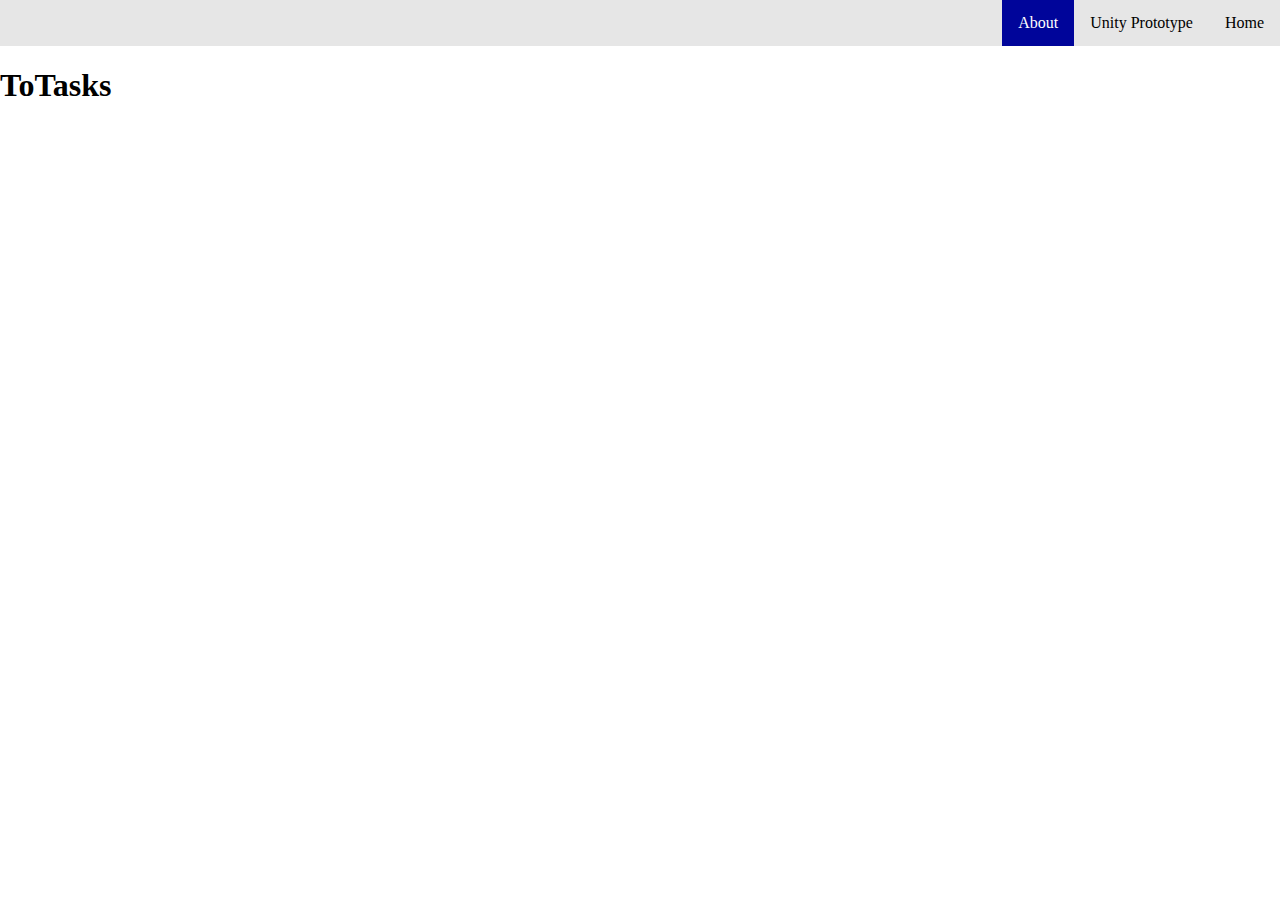
==== about.html @ 27680ff1 "Publish" ====
<!DOCTYPE html>
<html>
<head>
<meta name="viewport" content="width=device-width, initial-scale=1.0">
<link href="stylesheet.css" rel="stylesheet">
</head>

<body class="">
    <section class="navBar">
    <ul class="topnav">
        <li><a href="index.html">Home</a></li>
        <li><a href="prototype.html">Unity Prototype</a></li>
        <li><a class="active" href="about.html">About</a></li>
      </ul>
    </section>

    <section class="">
        <h1>ToTasks</h1>

        <img src="/Assets/about/Artboard 2.png" alt="" class="responsive">
        <img src="/Assets/about/Artboard 3.png" alt="" class="responsive">
        <img src="/Assets/about/Artboard 4.png" alt="" class="responsive">
        <img src="/Assets/about/Artboard 5.png" alt="" class="responsive">
        <img src="/Assets/about/Artboard 6.png" alt="" class="responsive">
        <img src="/Assets/about/Artboard 7.png" alt="" class="responsive">
        <img src="/Assets/about/Artboard 8.png" alt="" class="responsive">
        <img src="/Assets/about/Artboard 9.png" alt="" class="responsive">
        <img src="/Assets/about/Artboard 10.png" alt="" class="responsive">
        
    </section>



</body>
</html>
---- stylesheet.css ----
body {margin: 0;}

.home{
    background-image: url("assets/TorontoSkylineNight.jpg");
    background-color: #cccccc;
    background-repeat: no-repeat;
    background-attachment: fixed;
    background-size: cover;
    opacity: 0.5;
}

.responsive {
  width: 100%;
  height: auto;
}

.navBar{
    margin: 0;
    padding: auto;
}

ul.topnav {
  list-style-type: none;
  margin: 0;
  padding: 0;
  overflow: hidden;
  background-color: rgb(230, 230, 230);
}

ul.topnav li {float: right;}

ul.topnav li a {
  display: block;
  color: black;
  text-align: center;
  padding: 14px 16px;
  text-decoration: none;
}

ul.topnav li a:hover:not(.active) {
    background-color: #111;
    color: white;
}

ul.topnav li a.active {
    background-color: #00059a;
    color: white;
}

ul.topnav li.right {float: right;}

@media screen and (max-width: 600px) {
  ul.topnav li.right, 
  ul.topnav li {float: none;}
}

@media screen and (max-width: 900px) {
  ul.sidenav {
    width: 100%;
    height: auto;
    position: relative;
  }
  
  ul.sidenav li a {
    float: left;
    padding: 15px;
  }
  

@media screen and (max-width: 400px) {
  ul.sidenav li a {
    text-align: center;
    float: none;
  }
}
}


.prototype{
  position: relative;
  left: 35%;
  width: 100%;
  height: auto;
}
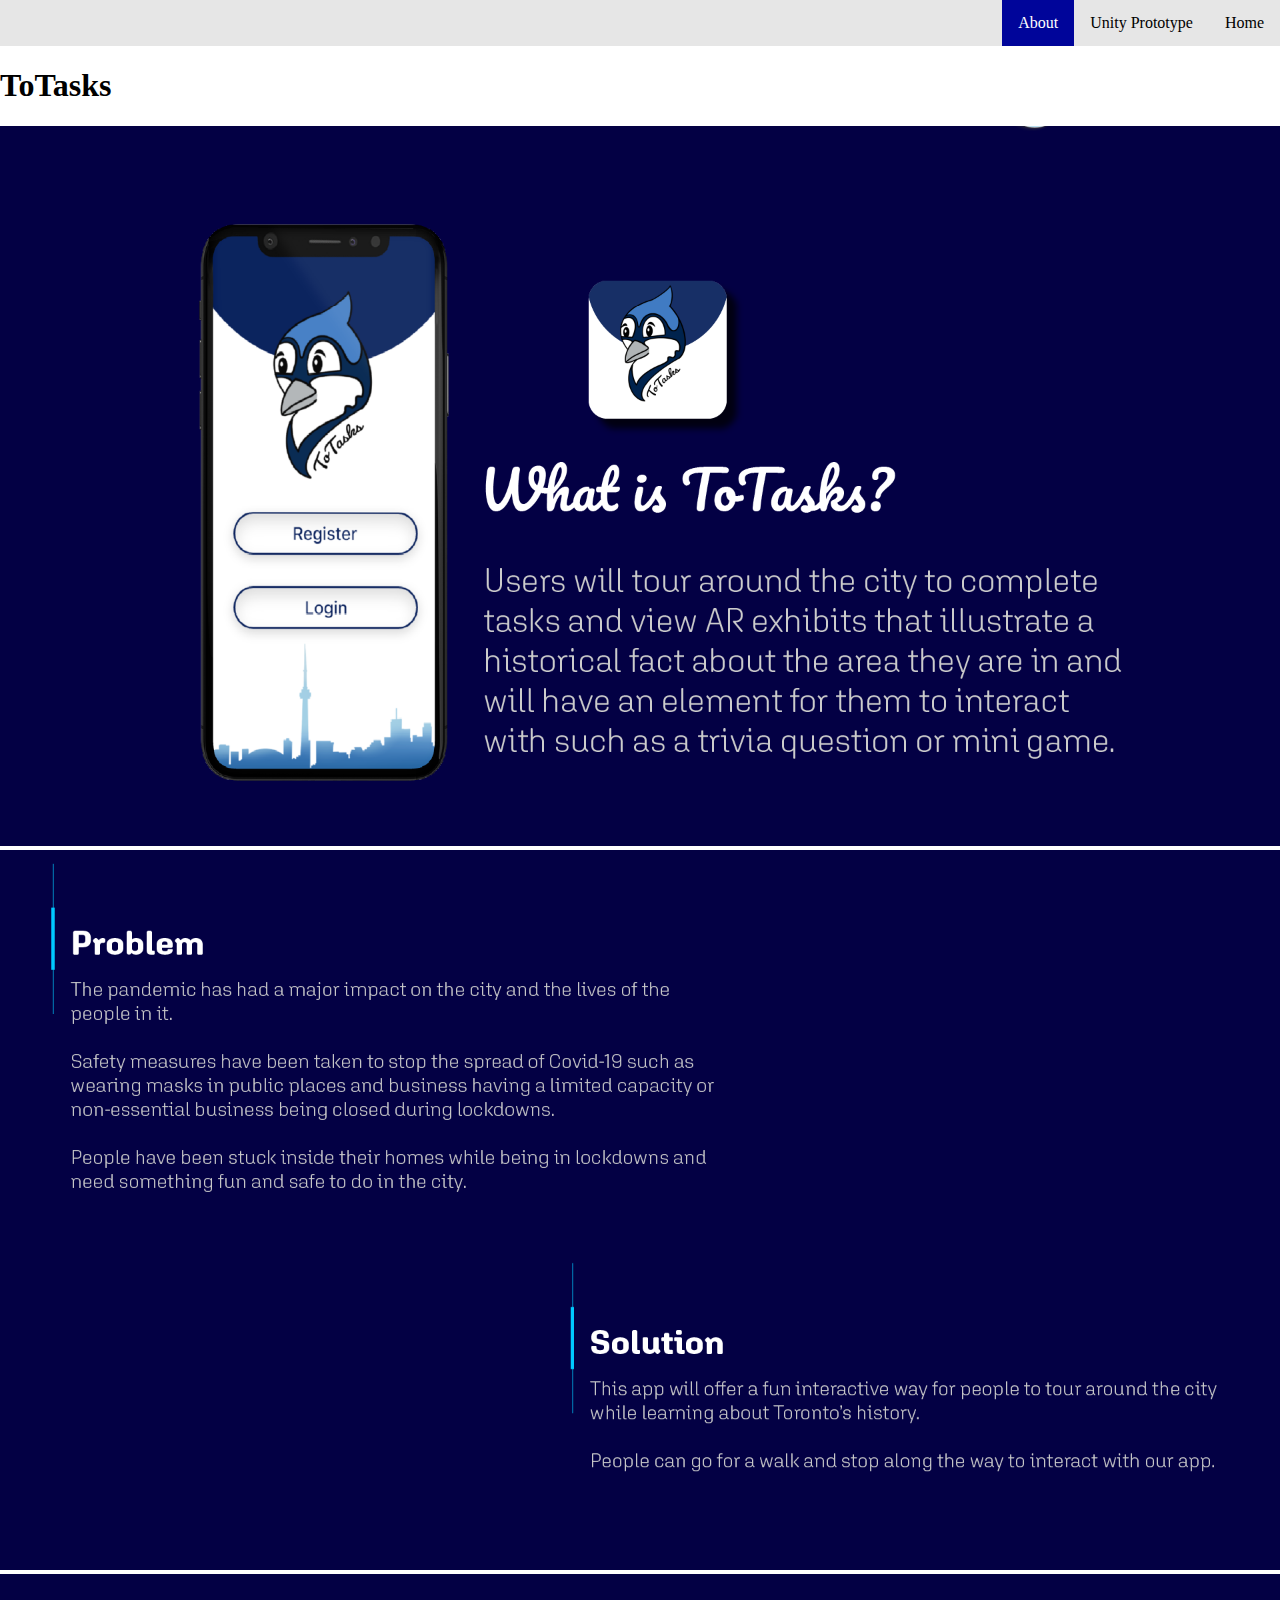
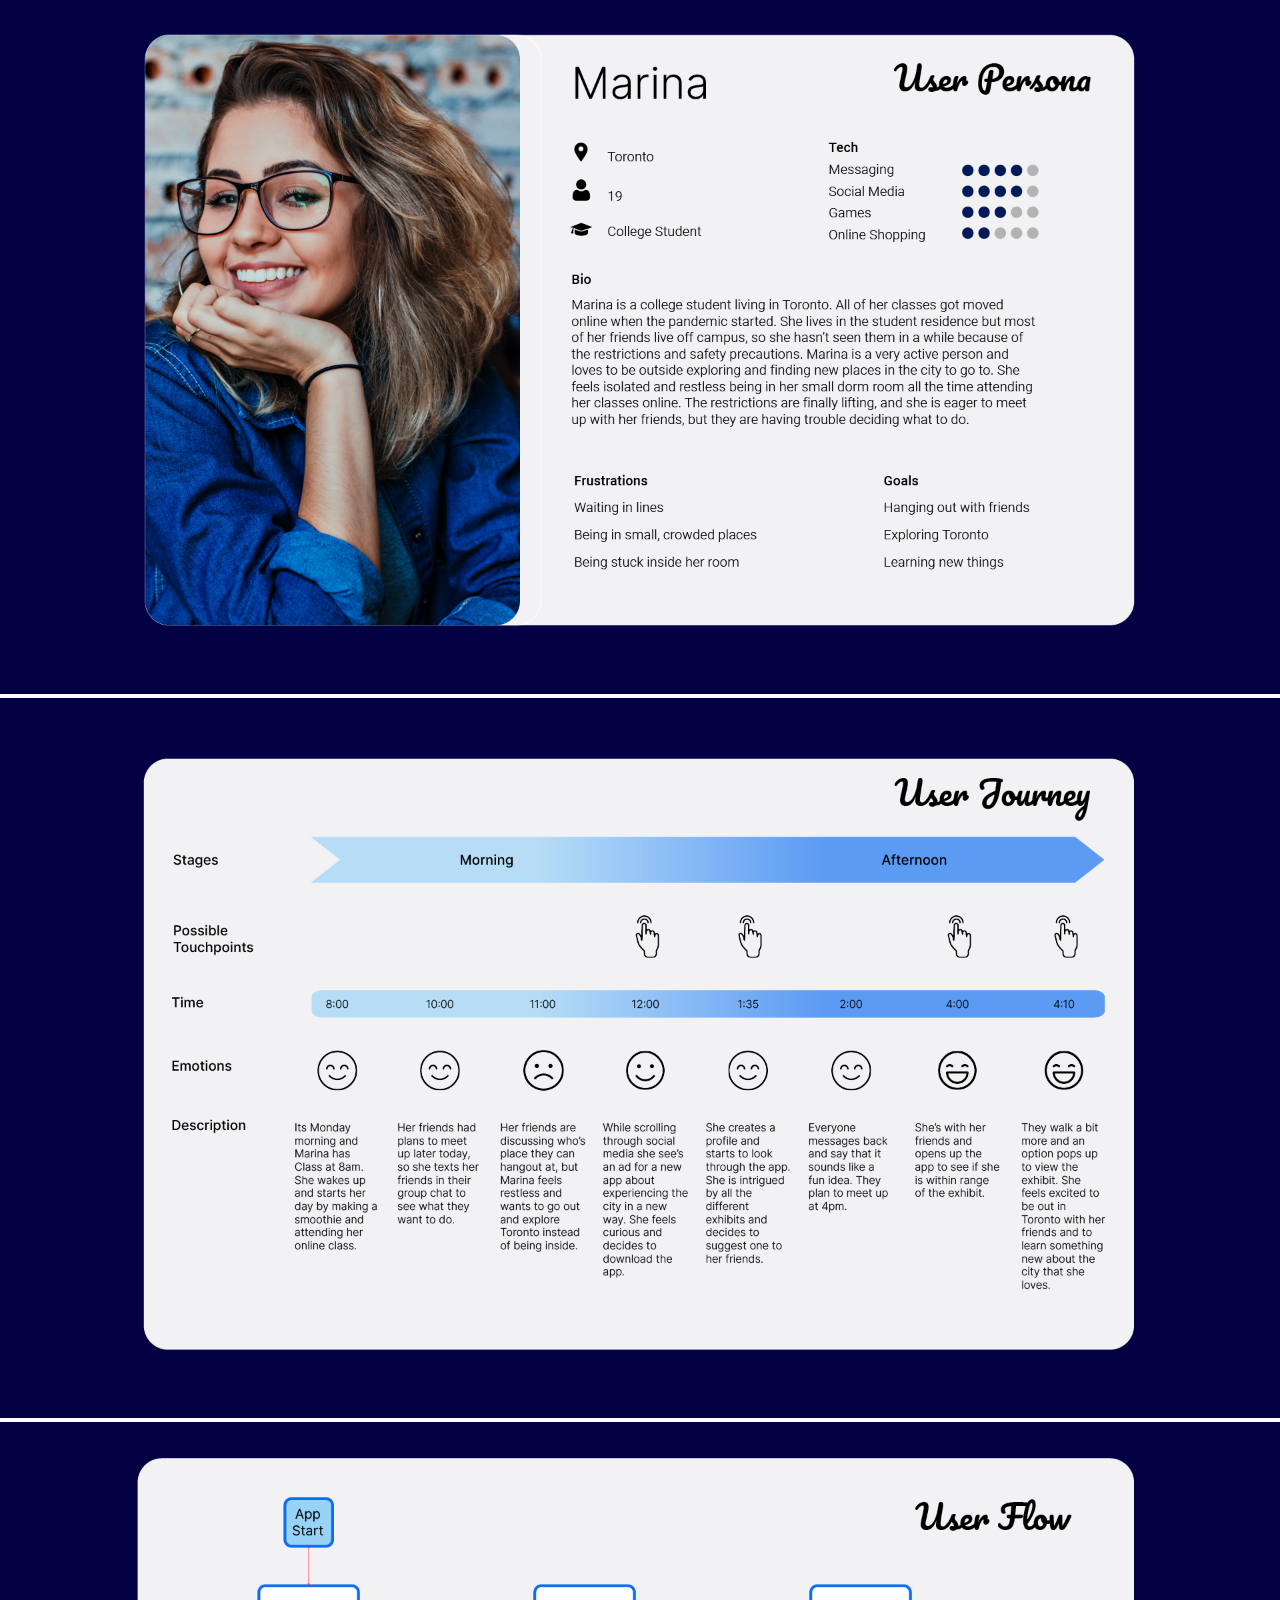
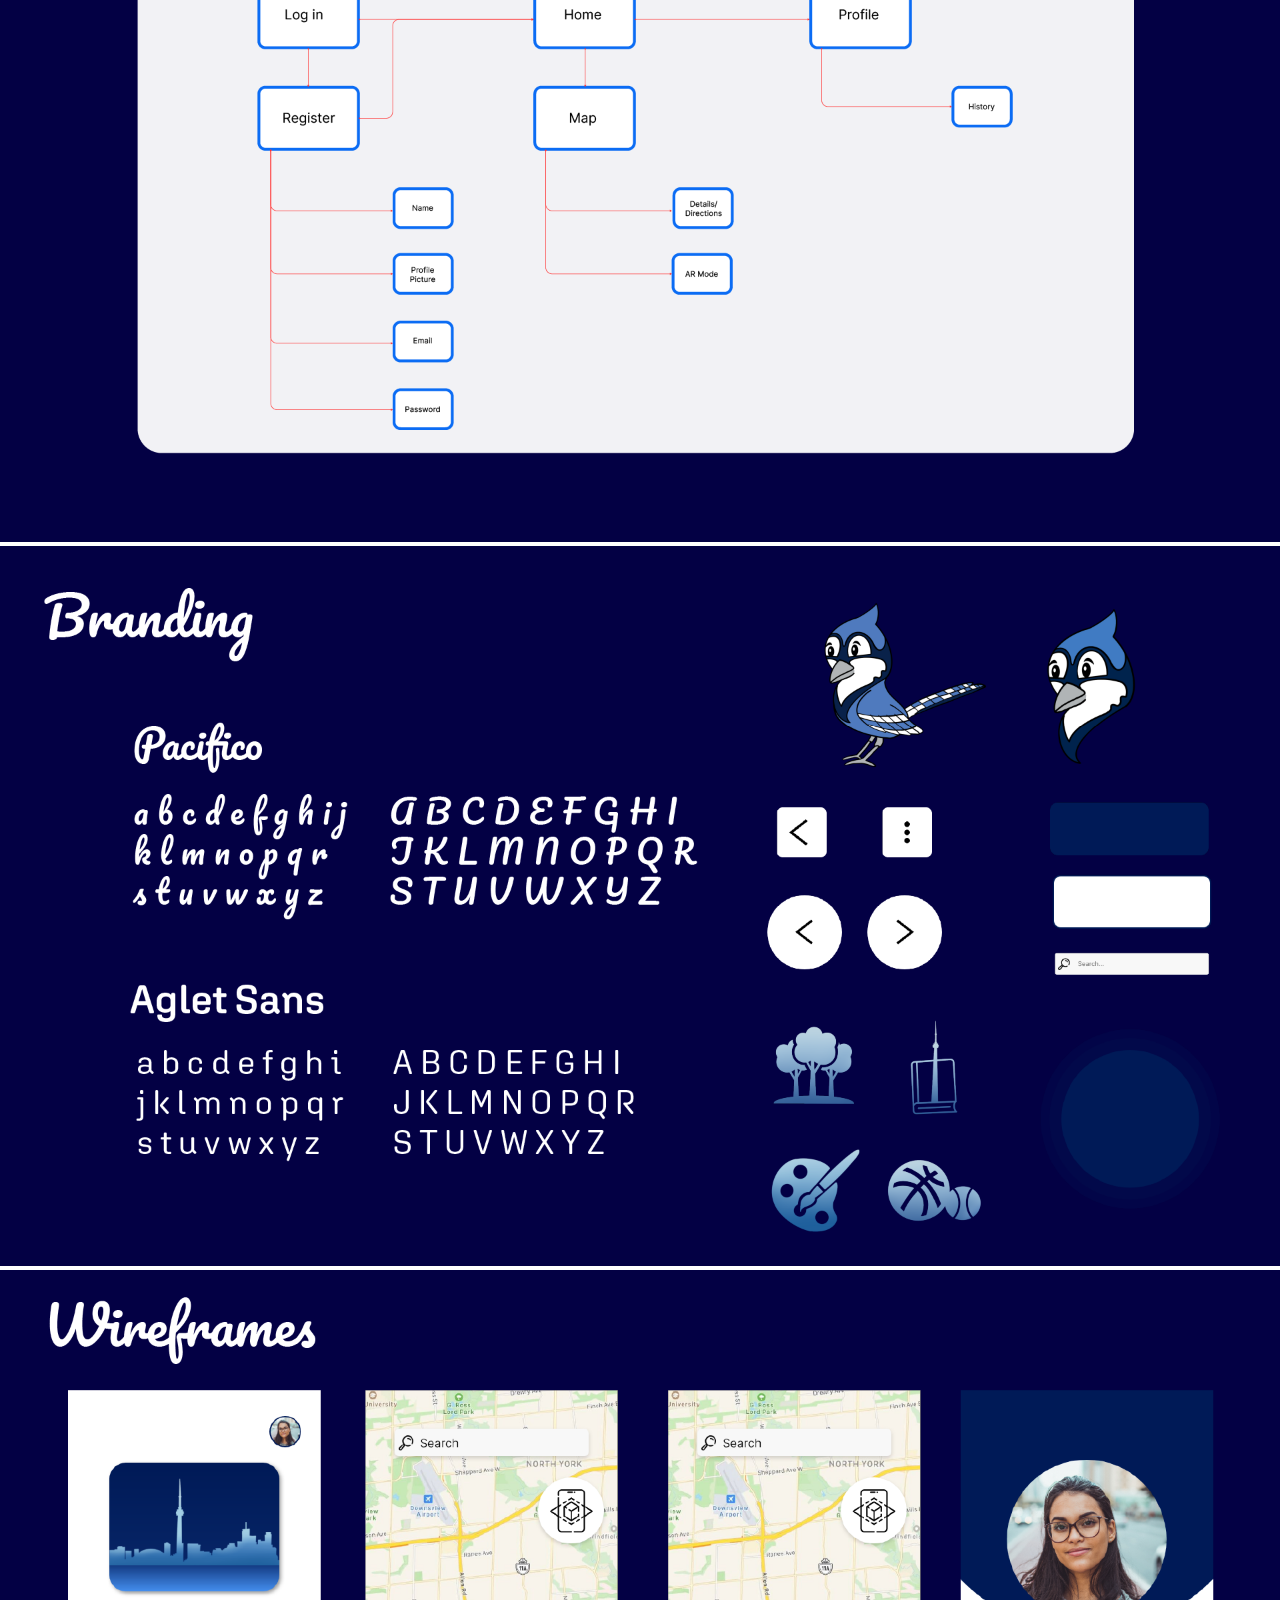
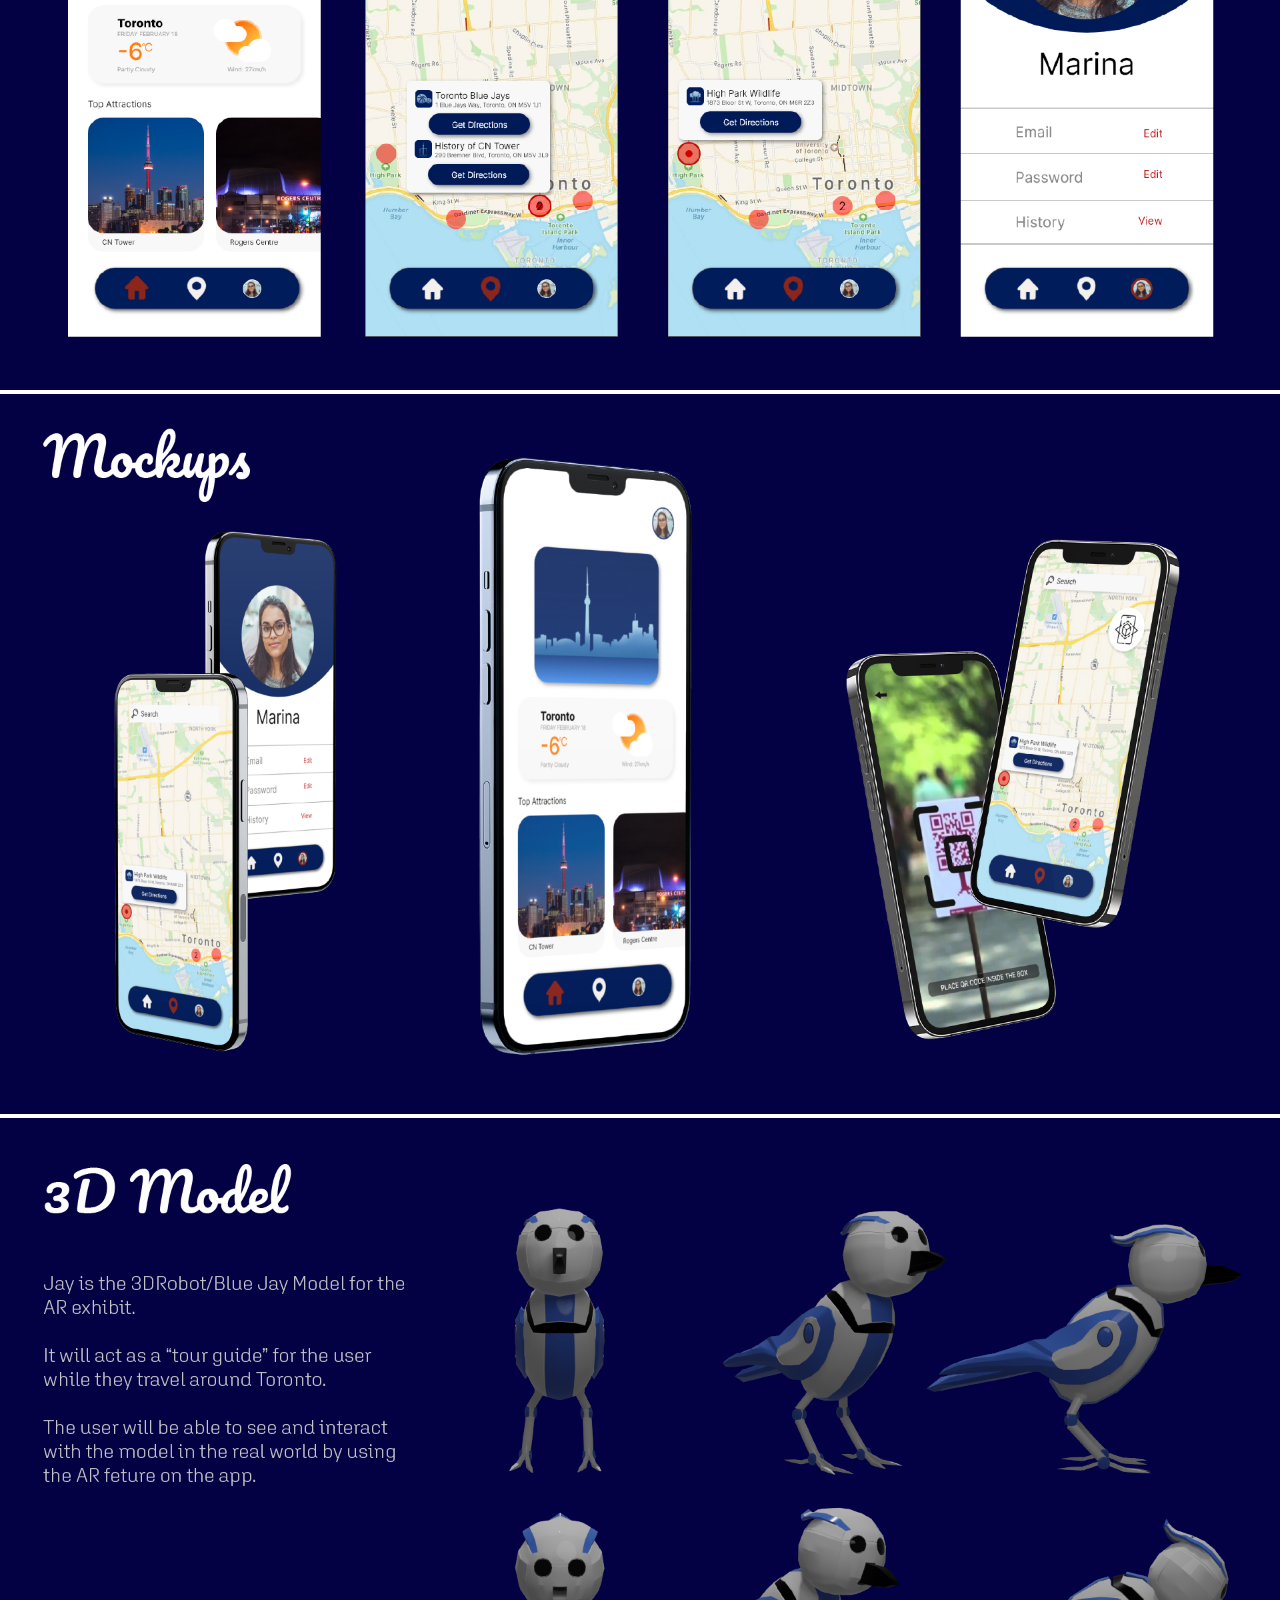
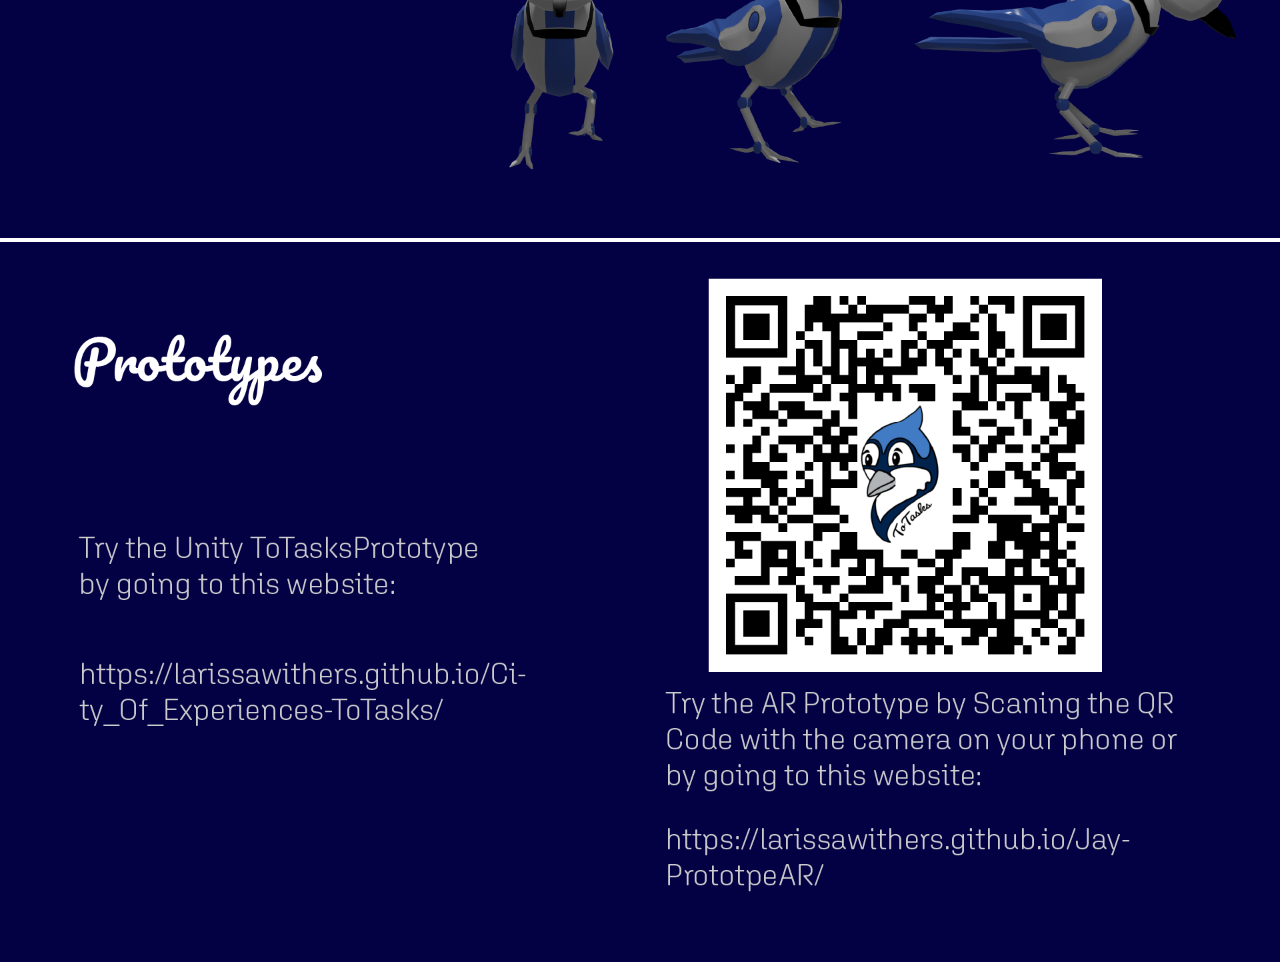
==== commit f2d2e4a0: "About" ====
--- a/about.html
+++ b/about.html
@@ -17,15 +17,16 @@
     <section class="">
         <h1>ToTasks</h1>
 
-        <img src="/Assets/about/Artboard 2.png" alt="" class="responsive">
-        <img src="/Assets/about/Artboard 3.png" alt="" class="responsive">
-        <img src="/Assets/about/Artboard 4.png" alt="" class="responsive">
-        <img src="/Assets/about/Artboard 5.png" alt="" class="responsive">
-        <img src="/Assets/about/Artboard 6.png" alt="" class="responsive">
-        <img src="/Assets/about/Artboard 7.png" alt="" class="responsive">
-        <img src="/Assets/about/Artboard 8.png" alt="" class="responsive">
-        <img src="/Assets/about/Artboard 9.png" alt="" class="responsive">
-        <img src="/Assets/about/Artboard 10.png" alt="" class="responsive">
+        <img src="Assets/About/Artboard 2.png" alt="" class="responsive">
+        <img src="Assets/About/Artboard 3.png" alt="" class="responsive">
+        <img src="Assets/About/Artboard 4.png" alt="" class="responsive">
+        <img src="Assets/About/Artboard 5.png" alt="" class="responsive">
+        <img src="Assets/About/Artboard 6.png" alt="" class="responsive">
+        <img src="Assets/About/Artboard 7.png" alt="" class="responsive">
+        <img src="Assets/About/Artboard 8.png" alt="" class="responsive">
+        <img src="Assets/About/Artboard 9.png" alt="" class="responsive">
+        <img src="Assets/About/Artboard 10.png" alt="" class="responsive">
+        <img src="Assets/About/Artboard 11.png" alt="" class="responsive">
         
     </section>
 
--- a/stylesheet.css
+++ b/stylesheet.css
@@ -81,4 +81,11 @@
   left: 35%;
   width: 100%;
   height: auto;
+}
+
+.qrCode{
+  position: relative;
+  left: 35%;
+  width: 100%;
+  height: auto;
 }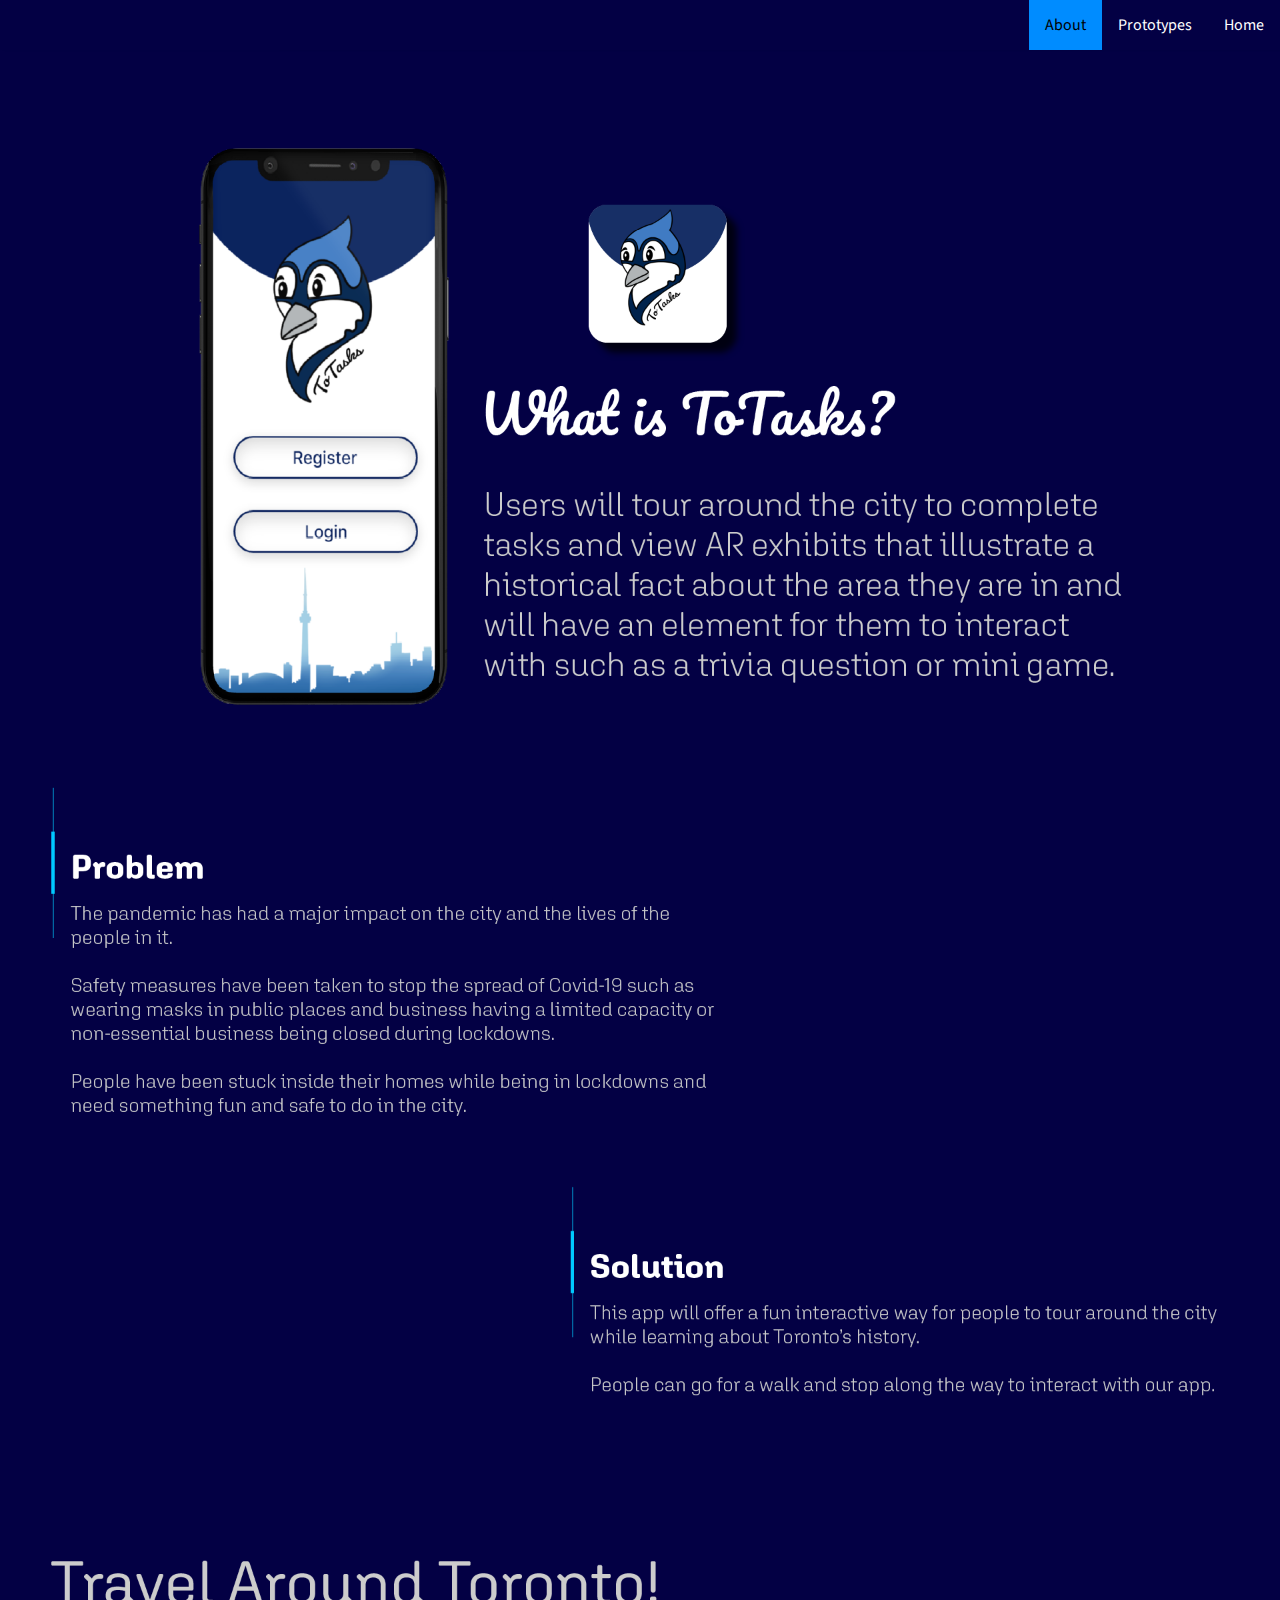
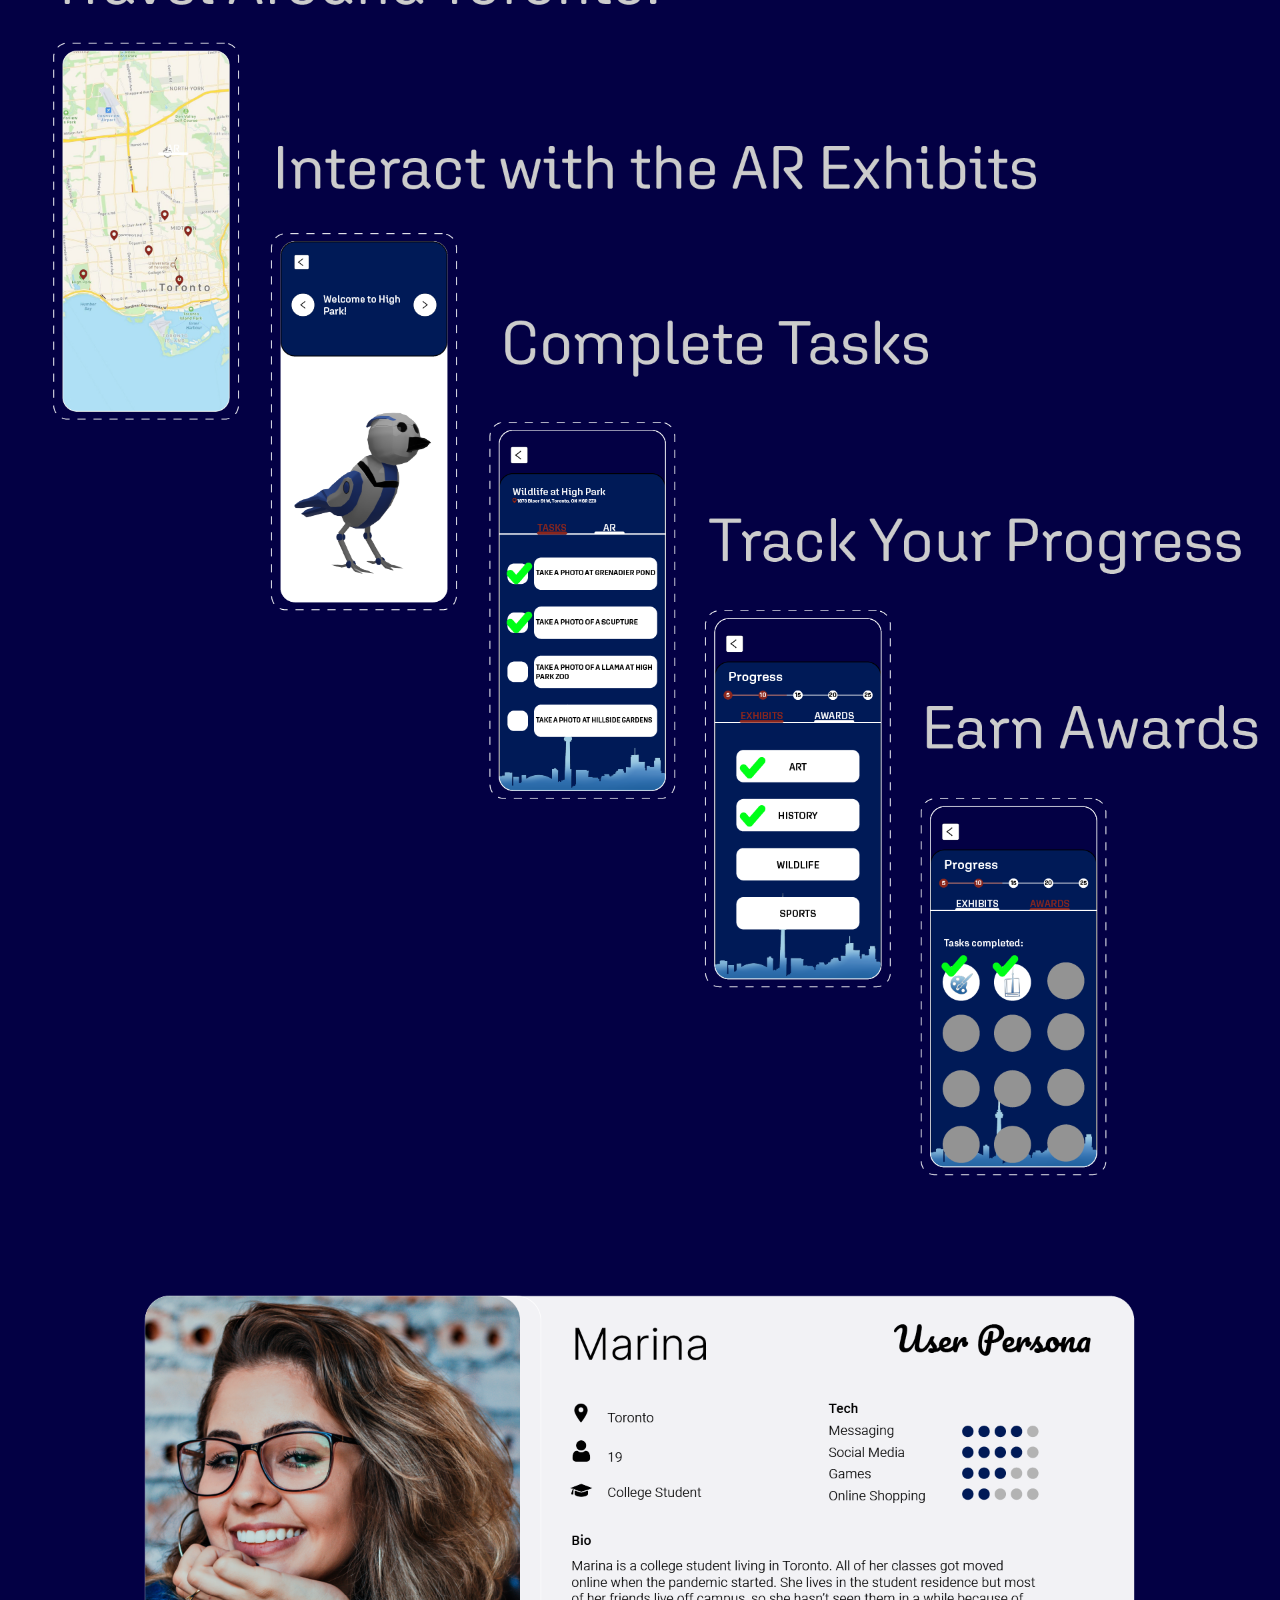
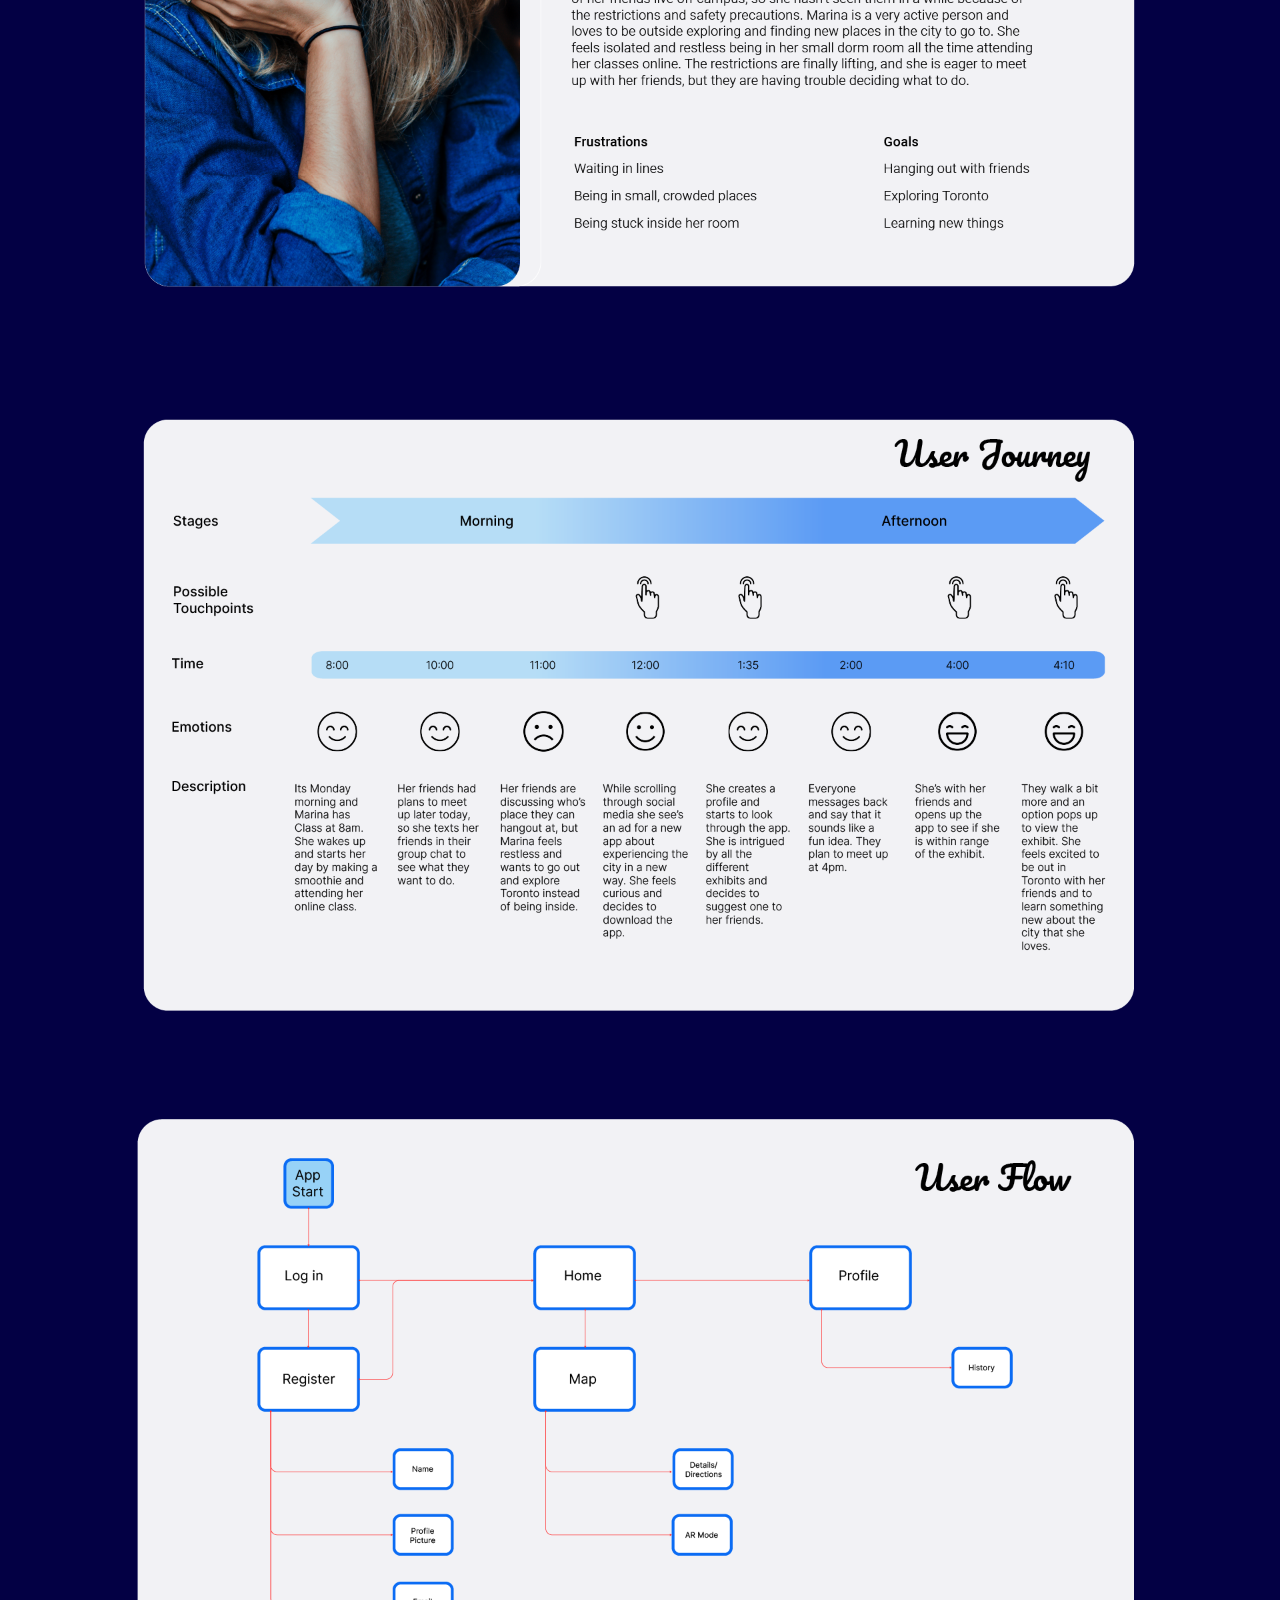
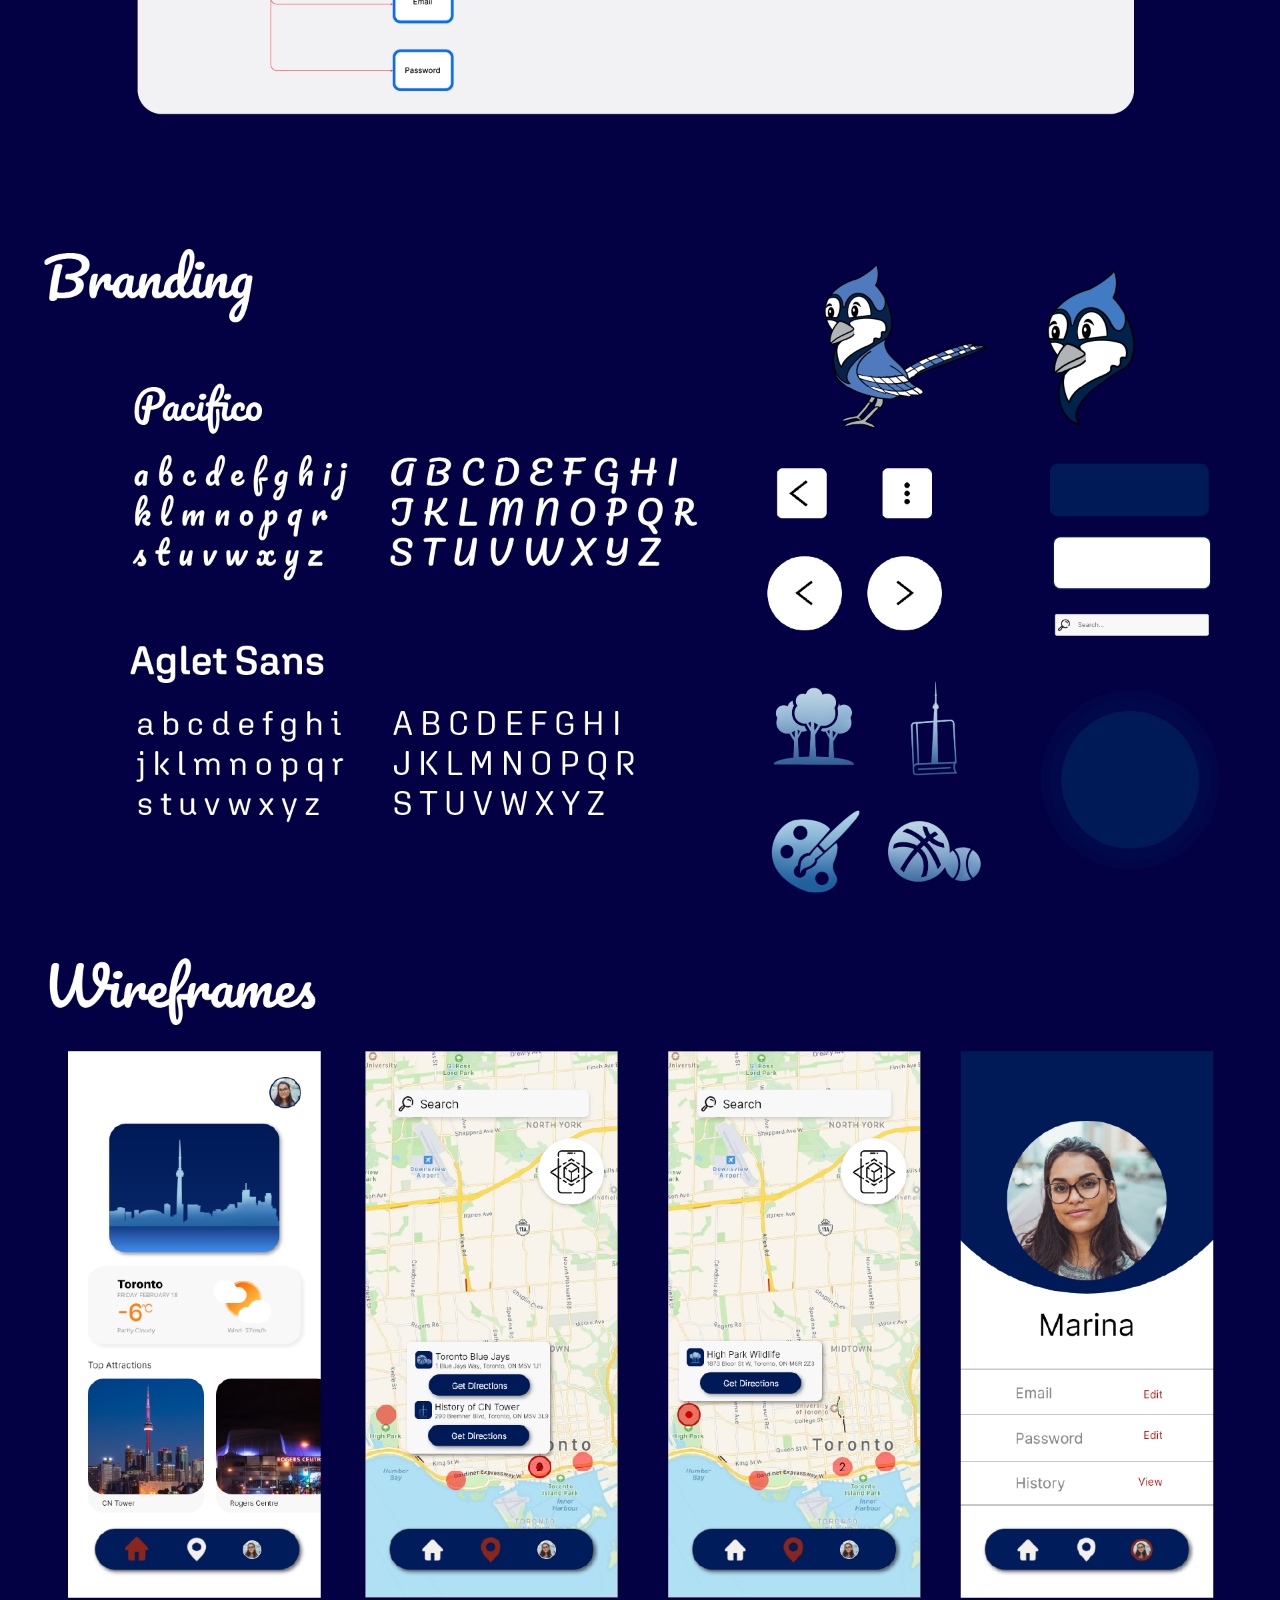
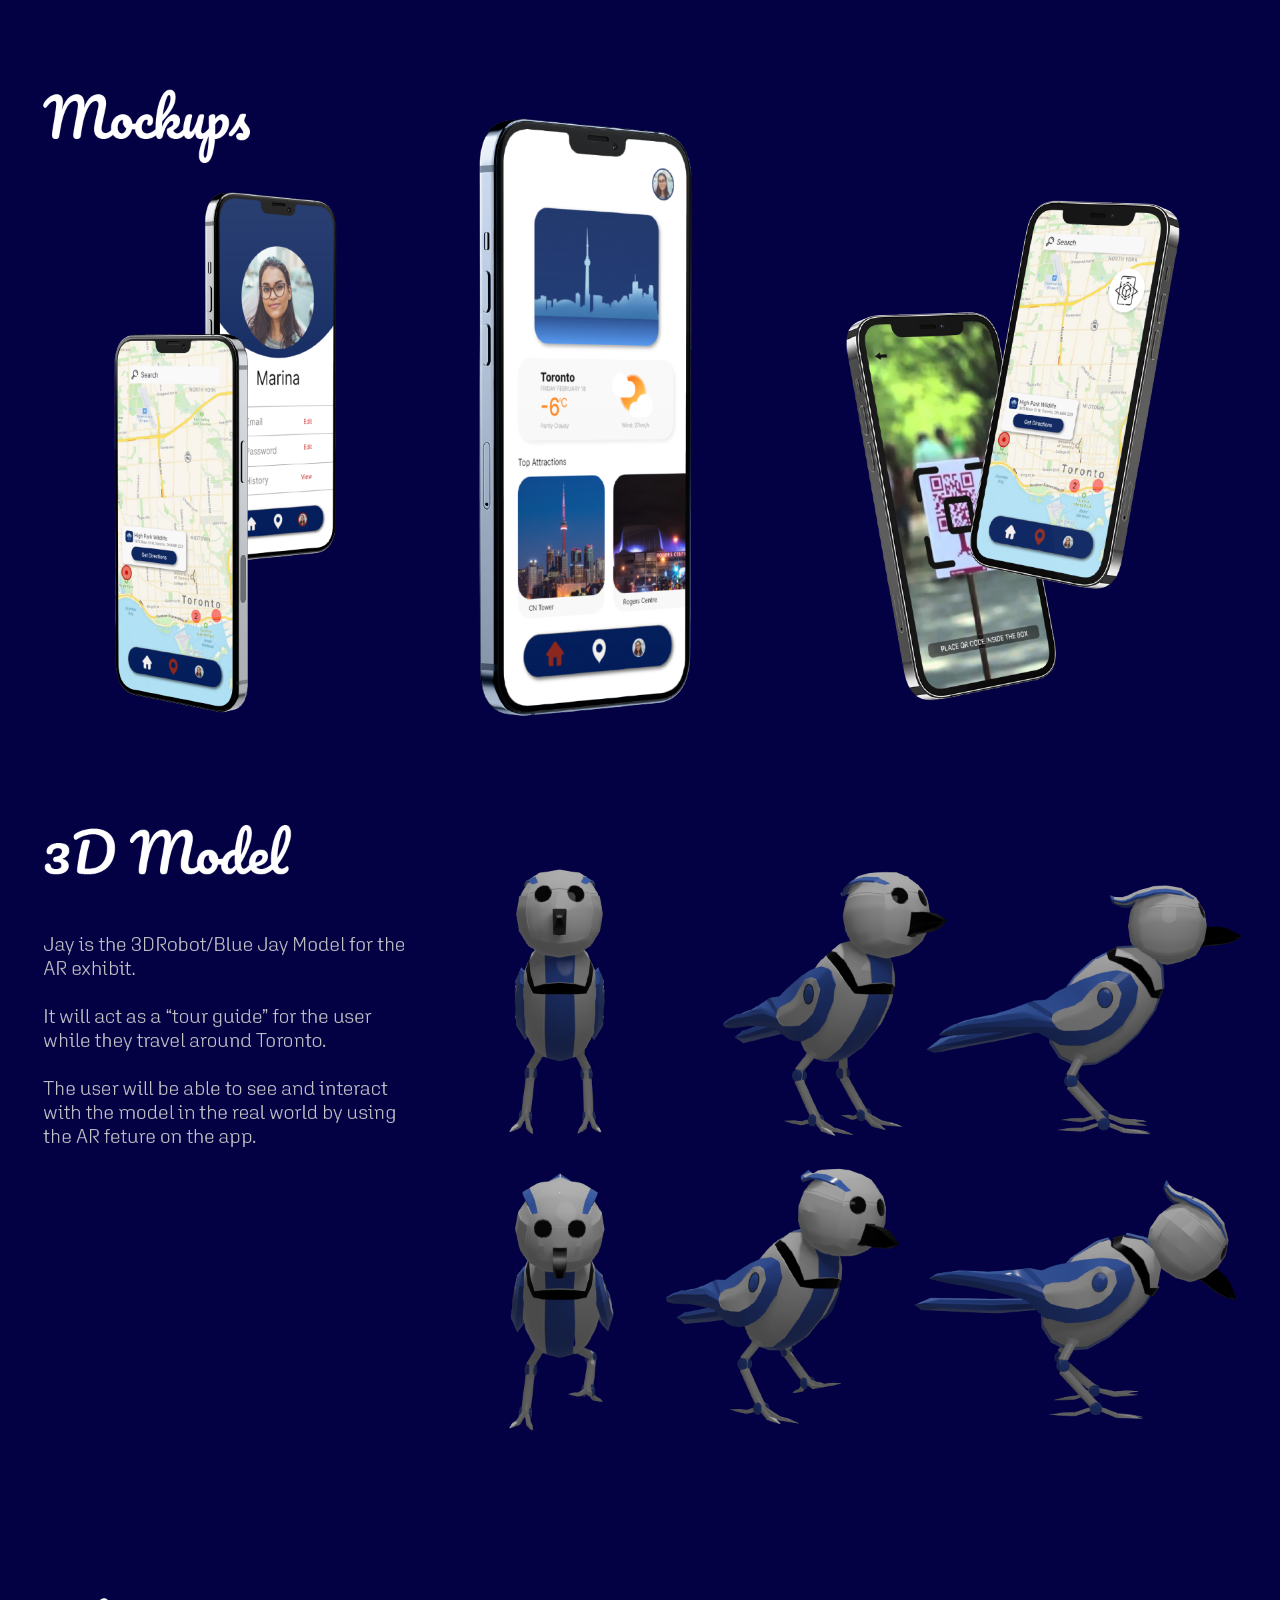
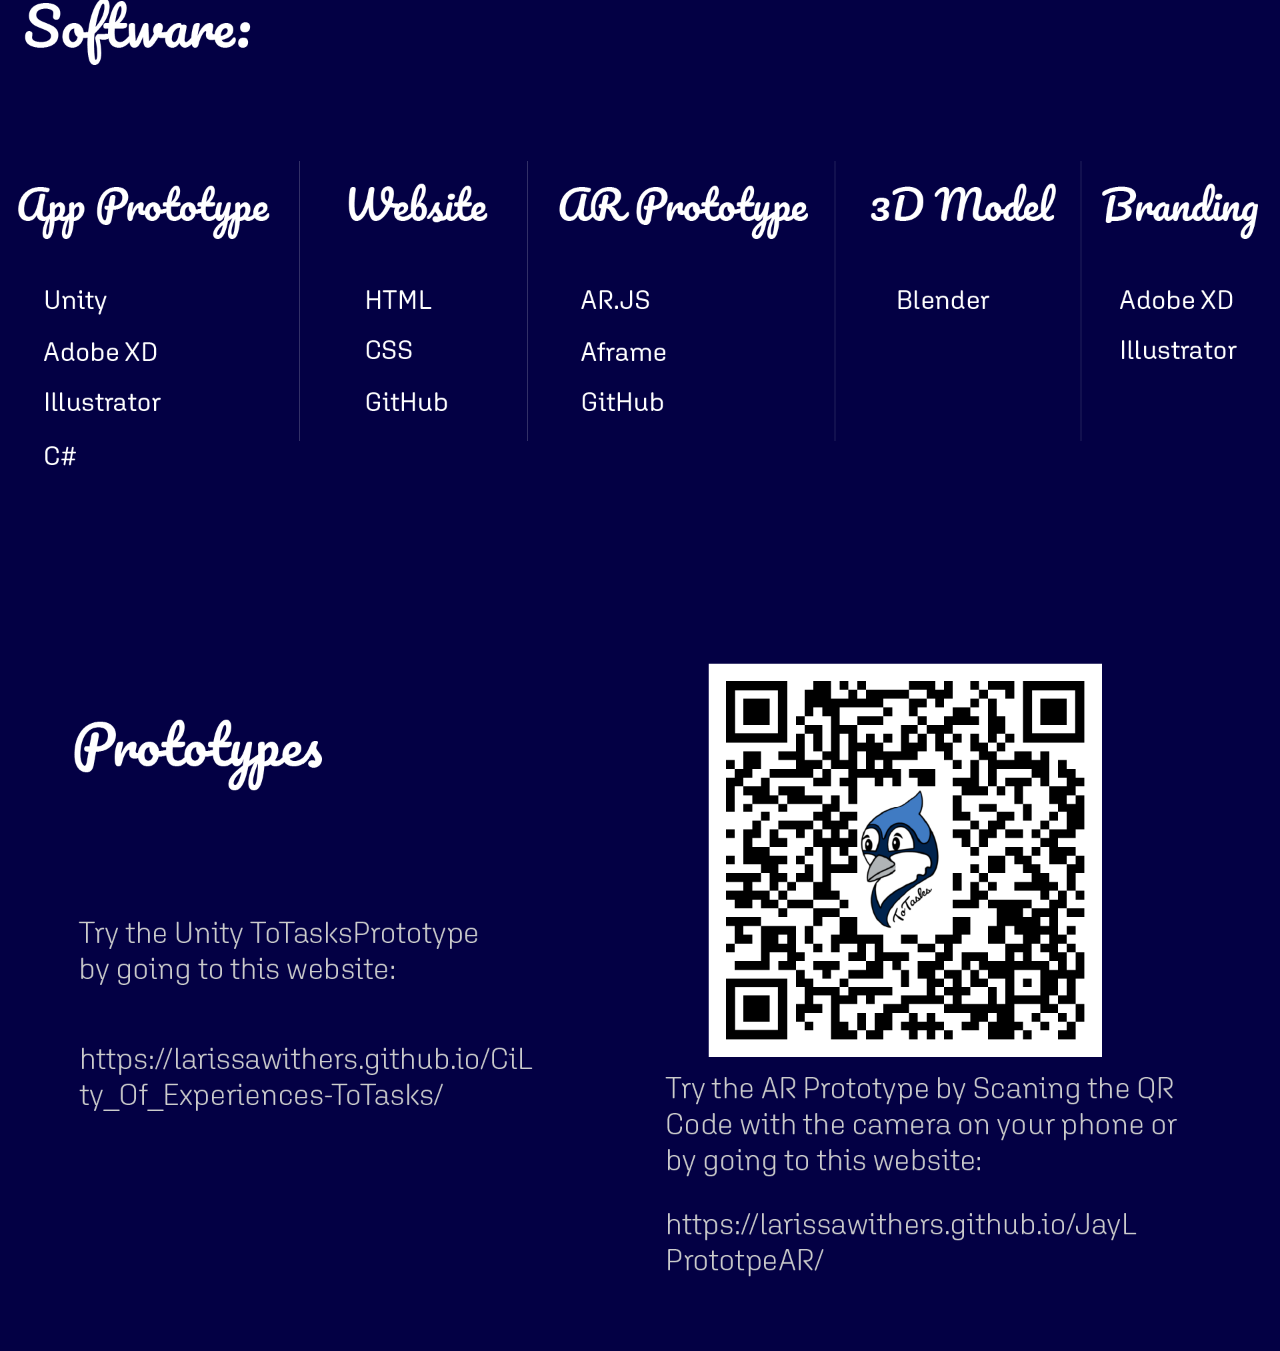
==== commit 171341fa: "layout" ====
--- a/about.html
+++ b/about.html
@@ -2,23 +2,27 @@
 <html>
 <head>
 <meta name="viewport" content="width=device-width, initial-scale=1.0">
+<link href="stylesheetAbout.css" rel="stylesheet">
 <link href="stylesheet.css" rel="stylesheet">
+<link rel="preconnect" href="https://fonts.googleapis.com">
+<link rel="preconnect" href="https://fonts.gstatic.com" crossorigin>
+<link href="https://fonts.googleapis.com/css2?family=Pacifico&family=Source+Sans+Pro:wght@600&display=swap" rel="stylesheet">
 </head>
 
 <body class="">
     <section class="navBar">
     <ul class="topnav">
         <li><a href="index.html">Home</a></li>
-        <li><a href="prototype.html">Unity Prototype</a></li>
+        <li><a href="prototype.html">Prototypes</a></li>
         <li><a class="active" href="about.html">About</a></li>
       </ul>
     </section>
 
     <section class="">
-        <h1>ToTasks</h1>
 
         <img src="Assets/About/Artboard 2.png" alt="" class="responsive">
         <img src="Assets/About/Artboard 3.png" alt="" class="responsive">
+        <img src="Assets/About/Artboard 17.png" alt="" class="responsive">
         <img src="Assets/About/Artboard 4.png" alt="" class="responsive">
         <img src="Assets/About/Artboard 5.png" alt="" class="responsive">
         <img src="Assets/About/Artboard 6.png" alt="" class="responsive">
@@ -26,6 +30,7 @@
         <img src="Assets/About/Artboard 8.png" alt="" class="responsive">
         <img src="Assets/About/Artboard 9.png" alt="" class="responsive">
         <img src="Assets/About/Artboard 10.png" alt="" class="responsive">
+        <img src="Assets/About/Artboard 18.png" alt="" class="responsive">
         <img src="Assets/About/Artboard 11.png" alt="" class="responsive">
         
     </section>
--- a/stylesheetAbout.css
+++ b/stylesheetAbout.css
@@ -0,0 +1,29 @@
+body {margin: 00px;}
+
+.item1 { grid-area: header; }
+.item2 { grid-area: menu; }
+.item3 { grid-area: main; }
+.item4 { grid-area: right; }
+.item5 { grid-area: footer; }
+
+.grid-container {
+    display: grid;
+    grid-template-areas:
+      'header header header header header header'
+      'menu menu main main right right'
+      'menu menu footer footer right right';
+    gap: 10px;
+    padding: 10px;
+  }
+  
+  .grid-container > div {
+    background-color: #030044(255, 255, 255, 0.8);
+    text-align: center;
+    padding: 20px 0;
+    font-size: 30px;
+  }
+
+.responsive {
+  width: 100%;
+  height: auto;
+}--- a/stylesheet.css
+++ b/stylesheet.css
@@ -1,17 +1,6 @@
-body {margin: 0;}
-
-.home{
-    background-image: url("assets/TorontoSkylineNight.jpg");
-    background-color: #cccccc;
-    background-repeat: no-repeat;
-    background-attachment: fixed;
-    background-size: cover;
-    opacity: 0.5;
-}
-
-.responsive {
-  width: 100%;
-  height: auto;
+body {
+    margin: 00px;
+    background-color: #030044;
 }
 
 .navBar{
@@ -24,30 +13,35 @@
   margin: 0;
   padding: 0;
   overflow: hidden;
-  background-color: rgb(230, 230, 230);
+  background-color: #030044;
 }
 
-ul.topnav li {float: right;}
+ul.topnav li {
+    float: right;
+}
 
 ul.topnav li a {
   display: block;
-  color: black;
+  color: white;
   text-align: center;
   padding: 14px 16px;
   text-decoration: none;
+  font-family: 'Source Sans Pro', sans-serif;
 }
 
 ul.topnav li a:hover:not(.active) {
-    background-color: #111;
-    color: white;
+    background-color: #a8d8ff;
+    color: black;
 }
 
 ul.topnav li a.active {
-    background-color: #00059a;
-    color: white;
+    background-color: #008cff;
+    color: black;
 }
 
-ul.topnav li.right {float: right;}
+ul.topnav li.right {
+    float: right;
+}
 
 @media screen and (max-width: 600px) {
   ul.topnav li.right, 
@@ -62,7 +56,7 @@
   }
   
   ul.sidenav li a {
-    float: left;
+    float: right;
     padding: 15px;
   }
   
@@ -73,19 +67,4 @@
     float: none;
   }
 }
-}
-
-
-.prototype{
-  position: relative;
-  left: 35%;
-  width: 100%;
-  height: auto;
-}
-
-.qrCode{
-  position: relative;
-  left: 35%;
-  width: 100%;
-  height: auto;
 }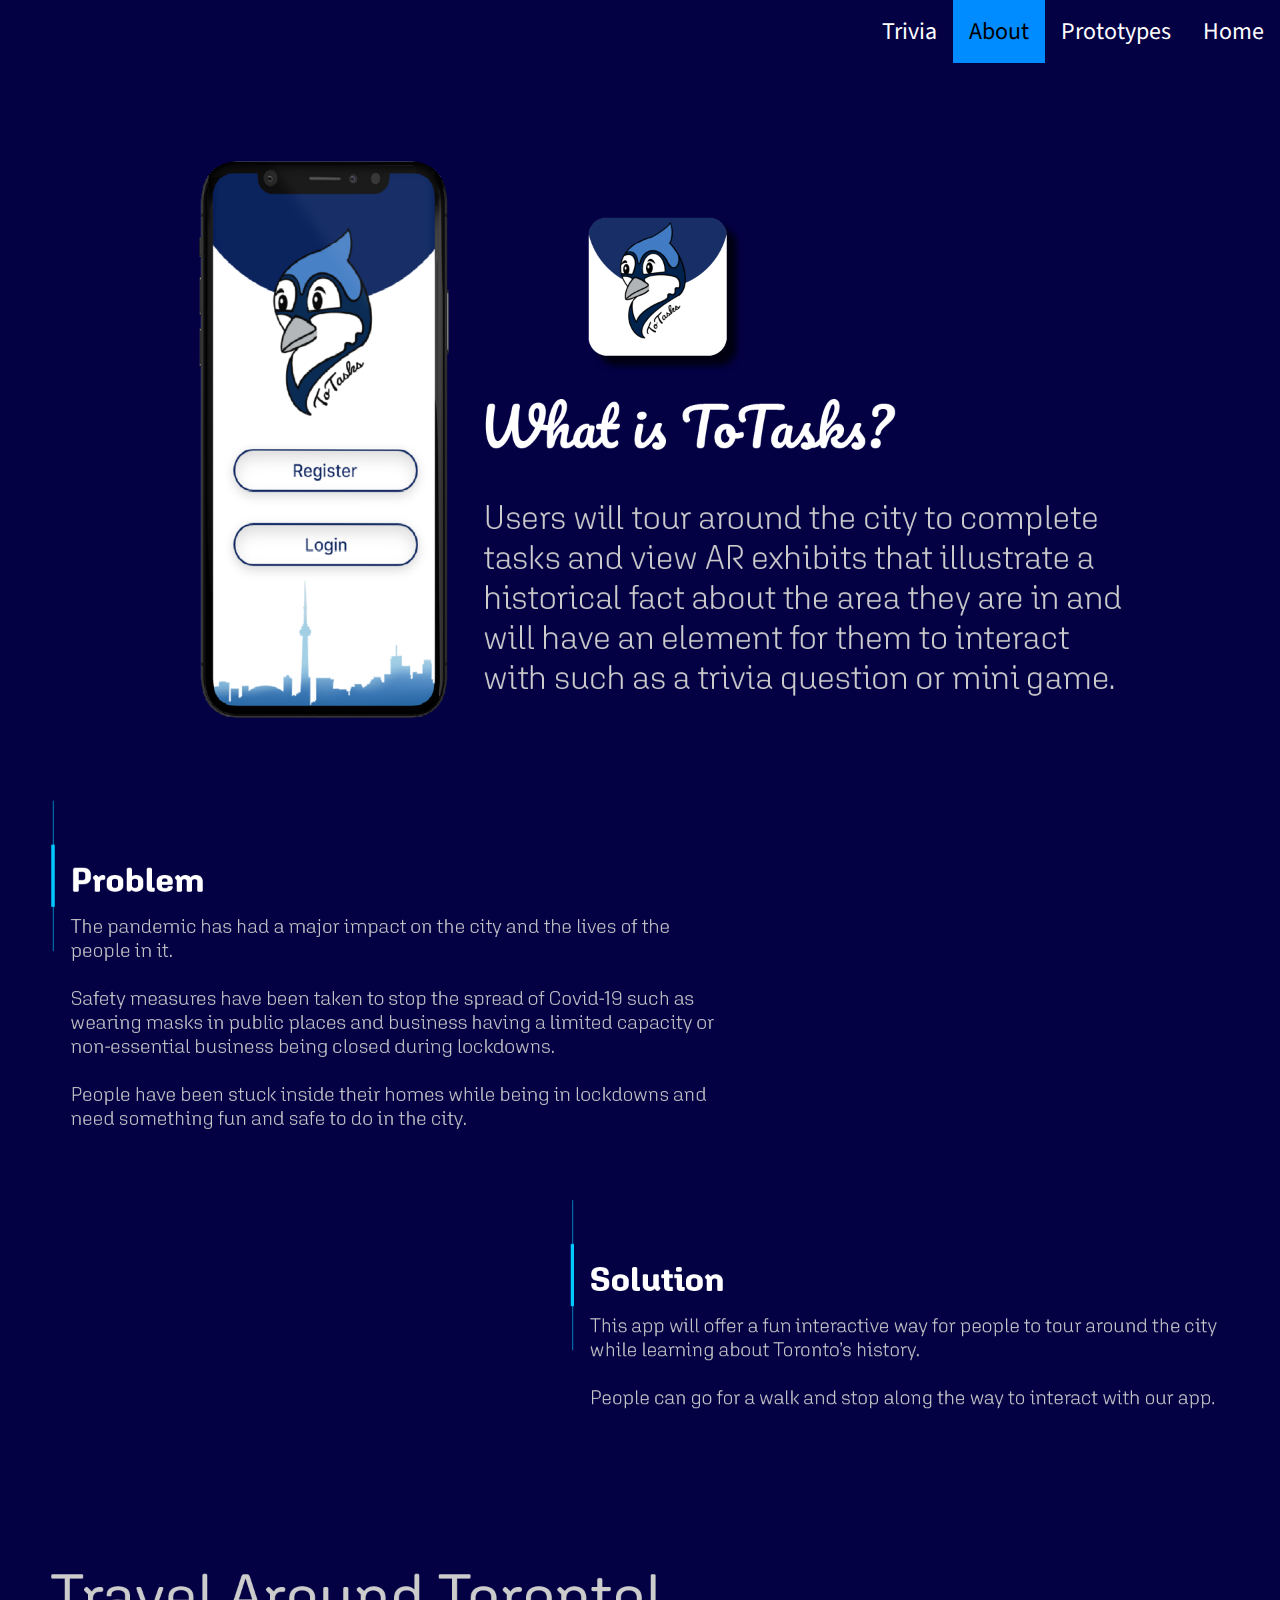
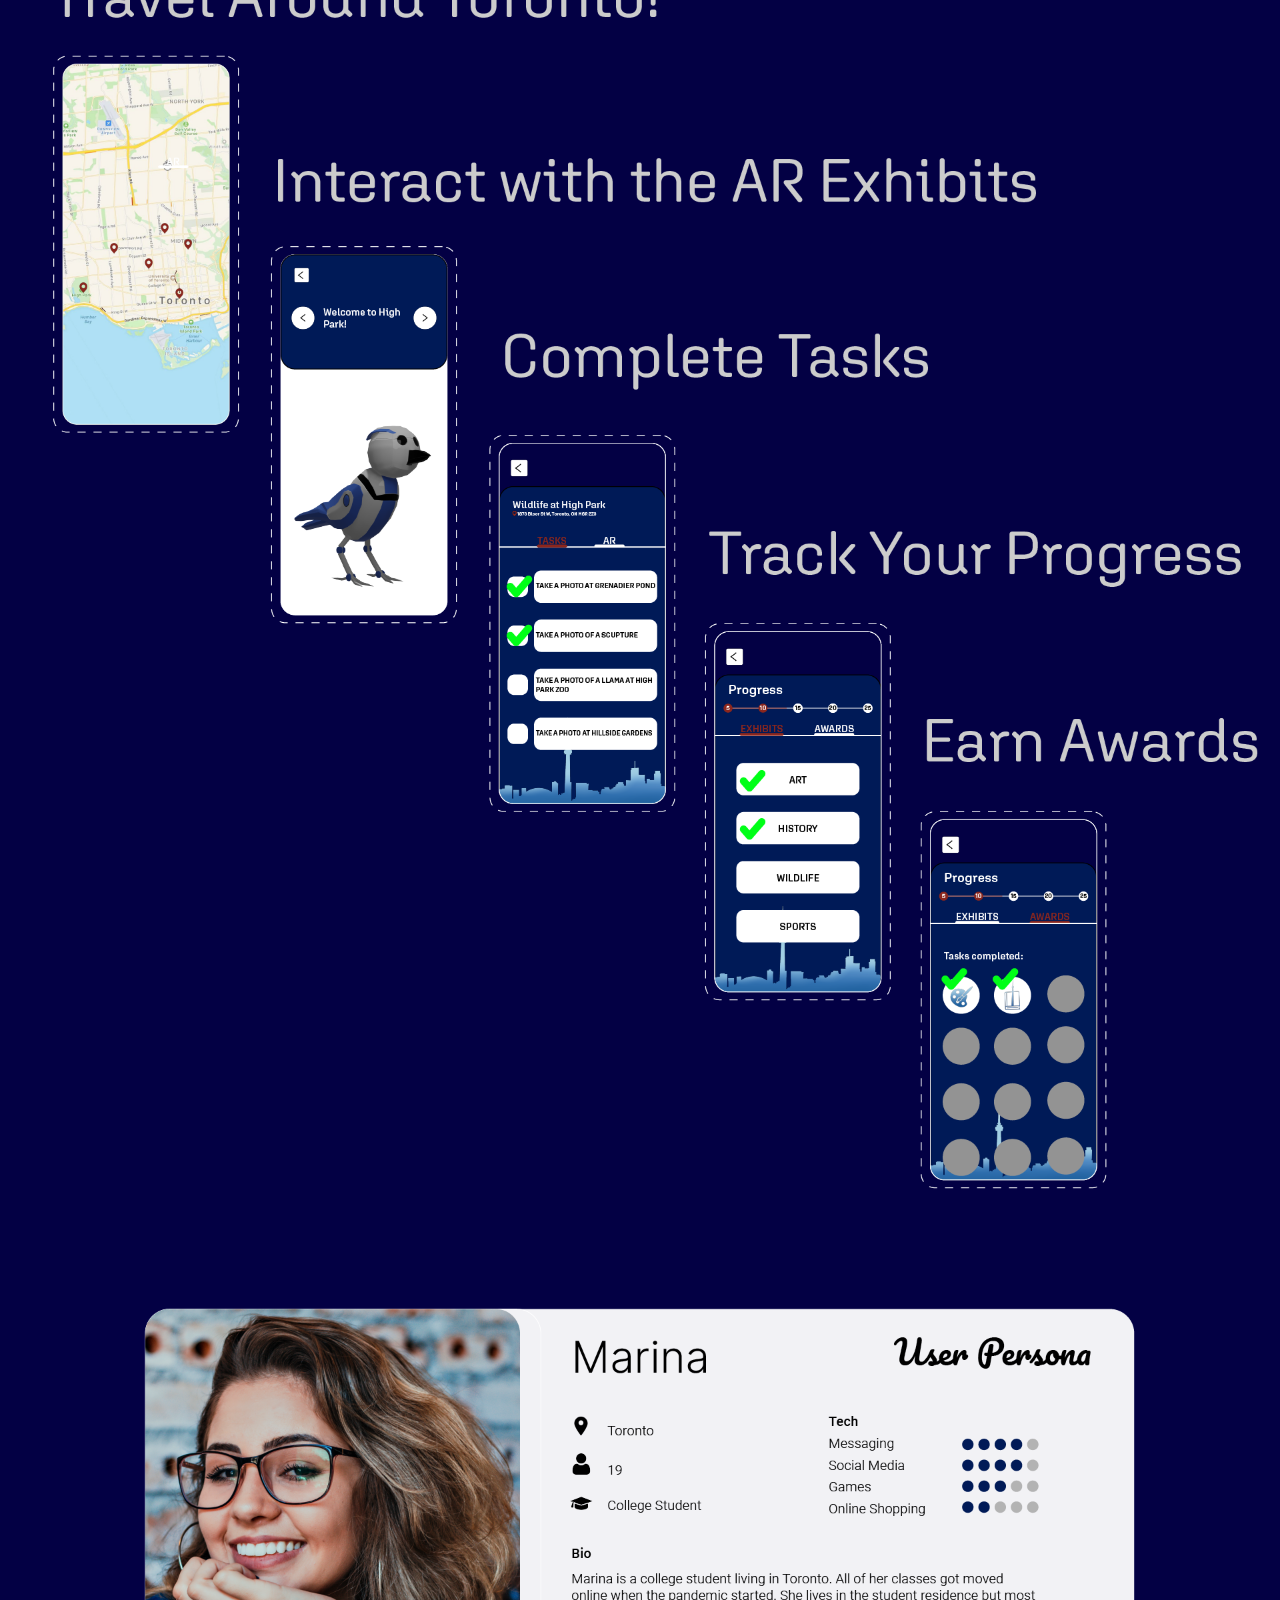
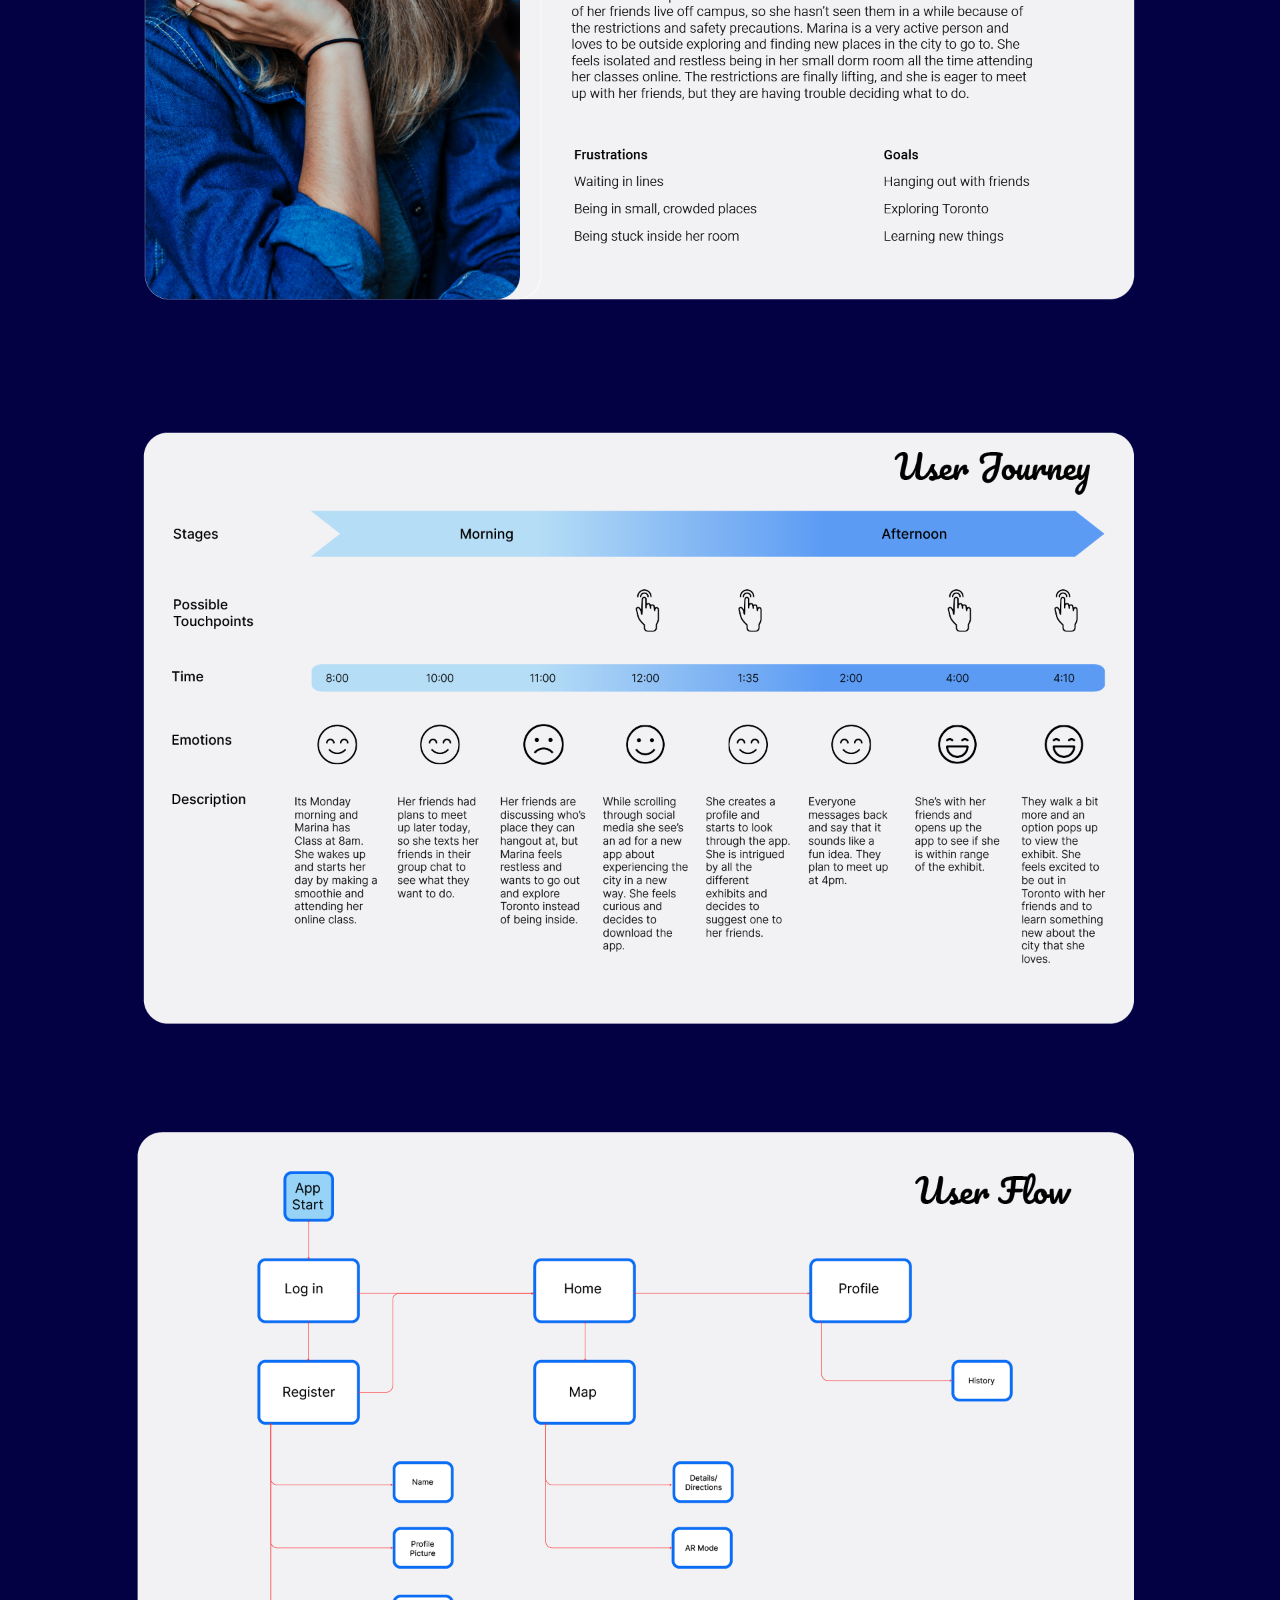
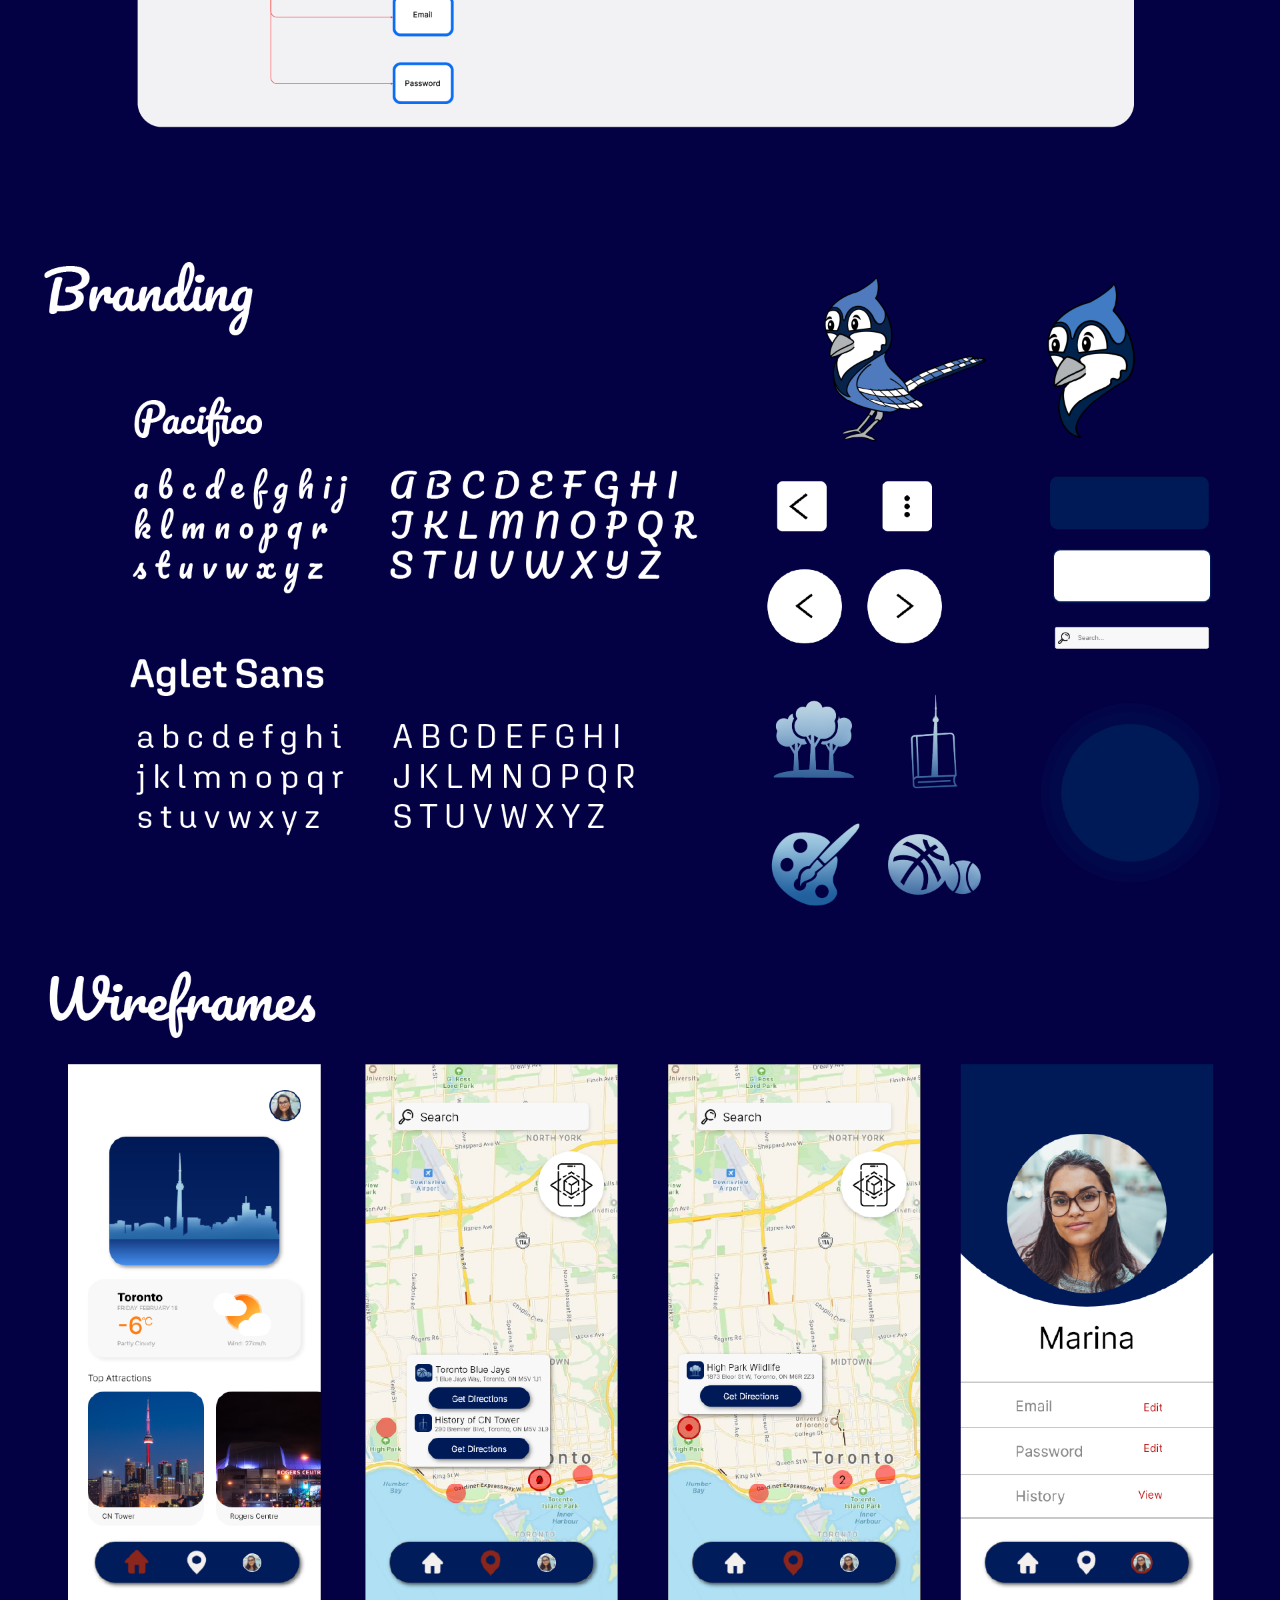
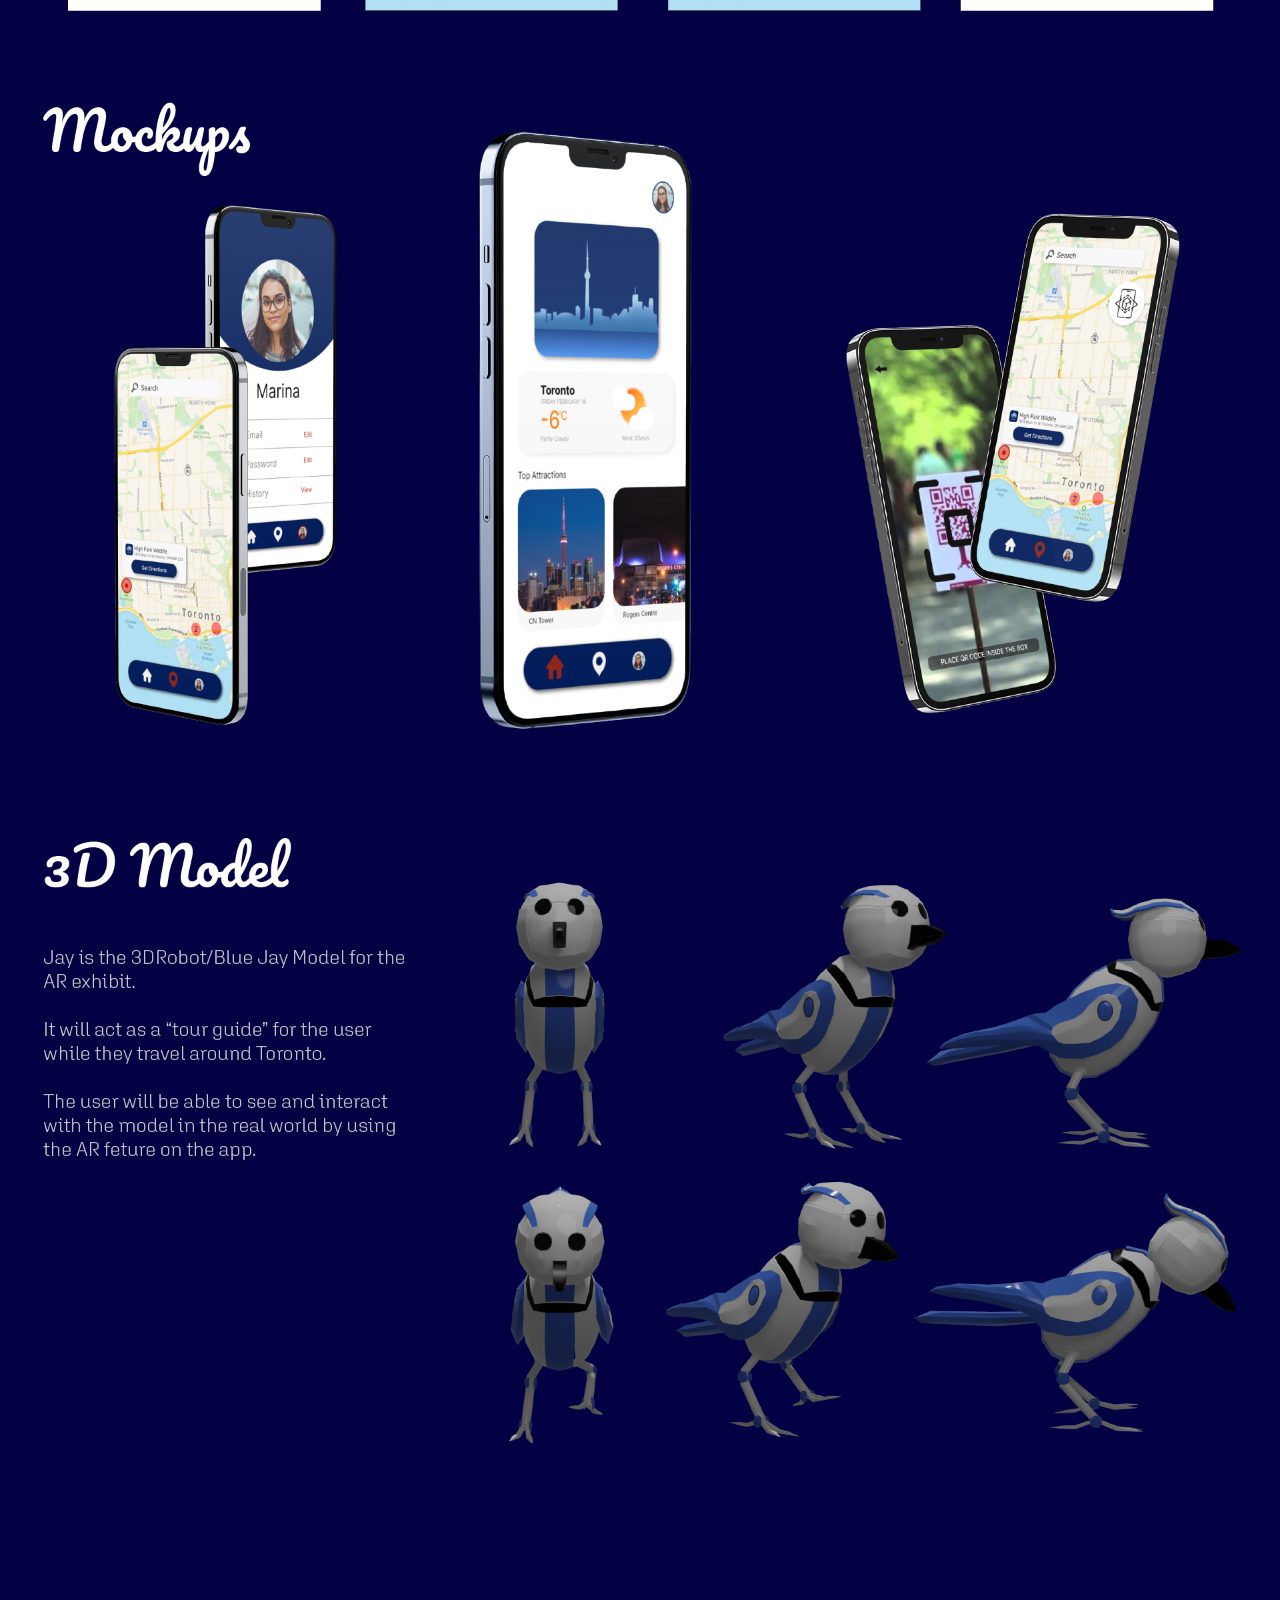
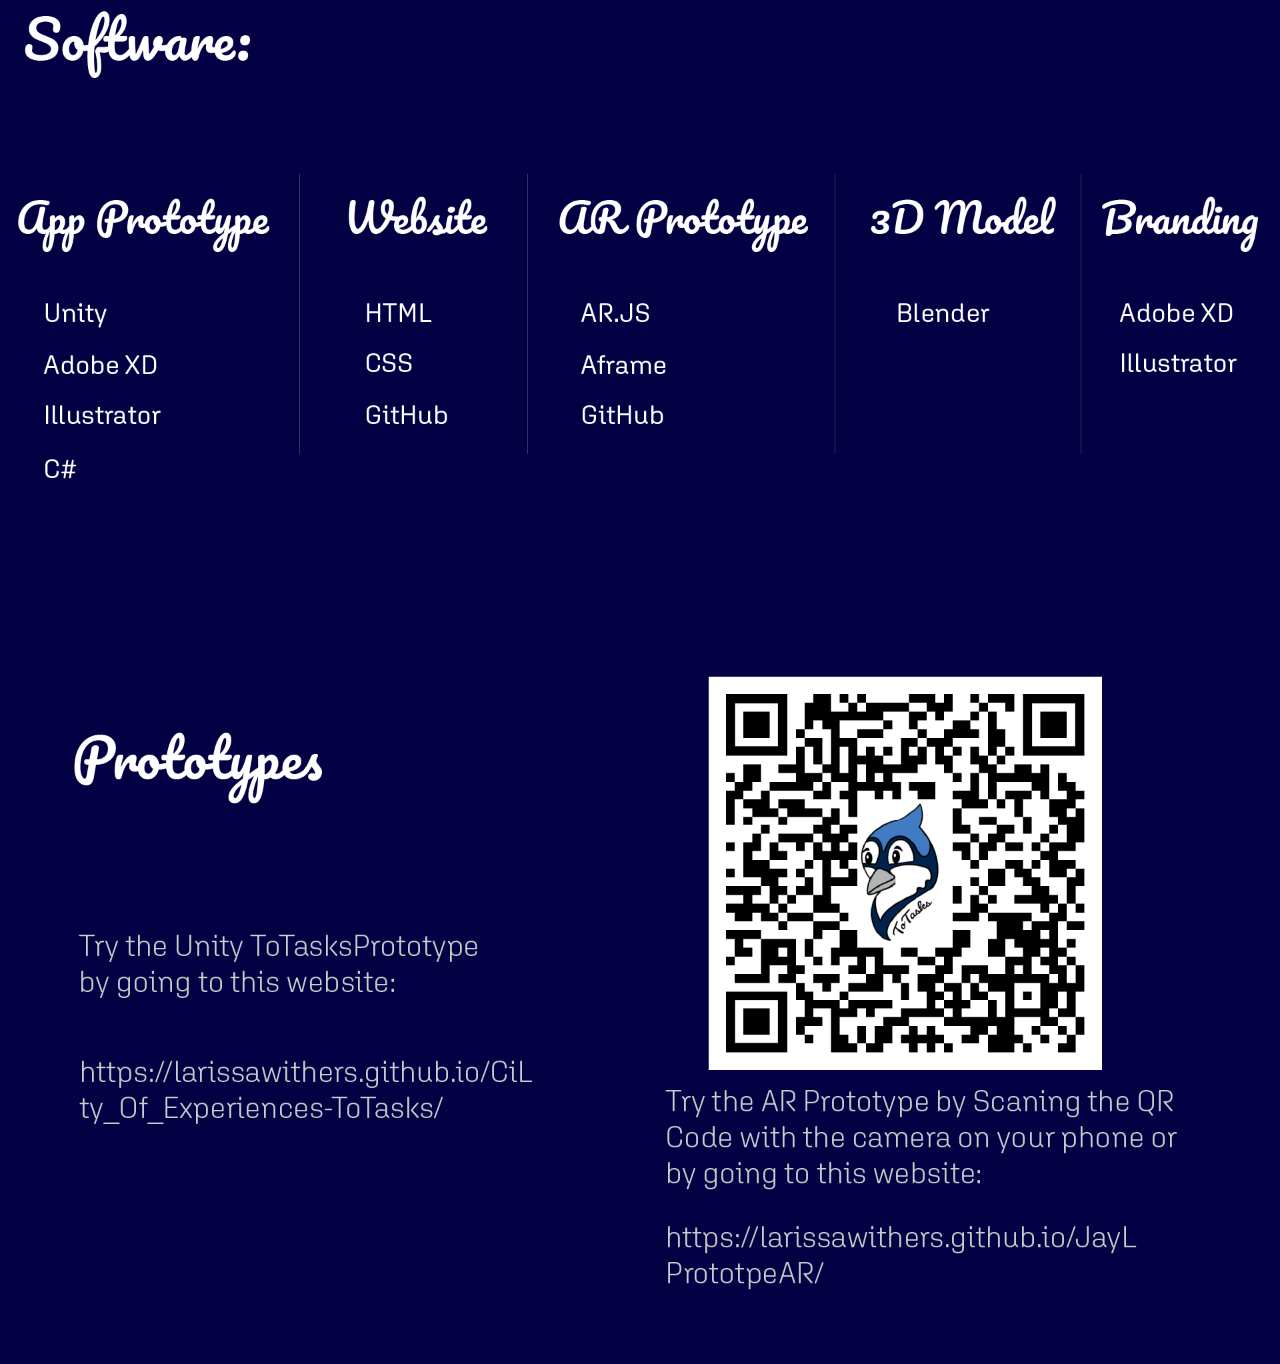
==== commit 1fca833d: "QuizGame" ====
--- a/about.html
+++ b/about.html
@@ -15,6 +15,7 @@
         <li><a href="index.html">Home</a></li>
         <li><a href="prototype.html">Prototypes</a></li>
         <li><a class="active" href="about.html">About</a></li>
+        <li><a href="trivia.html">Trivia</a></li>
       </ul>
     </section>
 
--- a/stylesheet.css
+++ b/stylesheet.css
@@ -27,6 +27,7 @@
   padding: 14px 16px;
   text-decoration: none;
   font-family: 'Source Sans Pro', sans-serif;
+  font-size: x-large;
 }
 
 ul.topnav li a:hover:not(.active) {
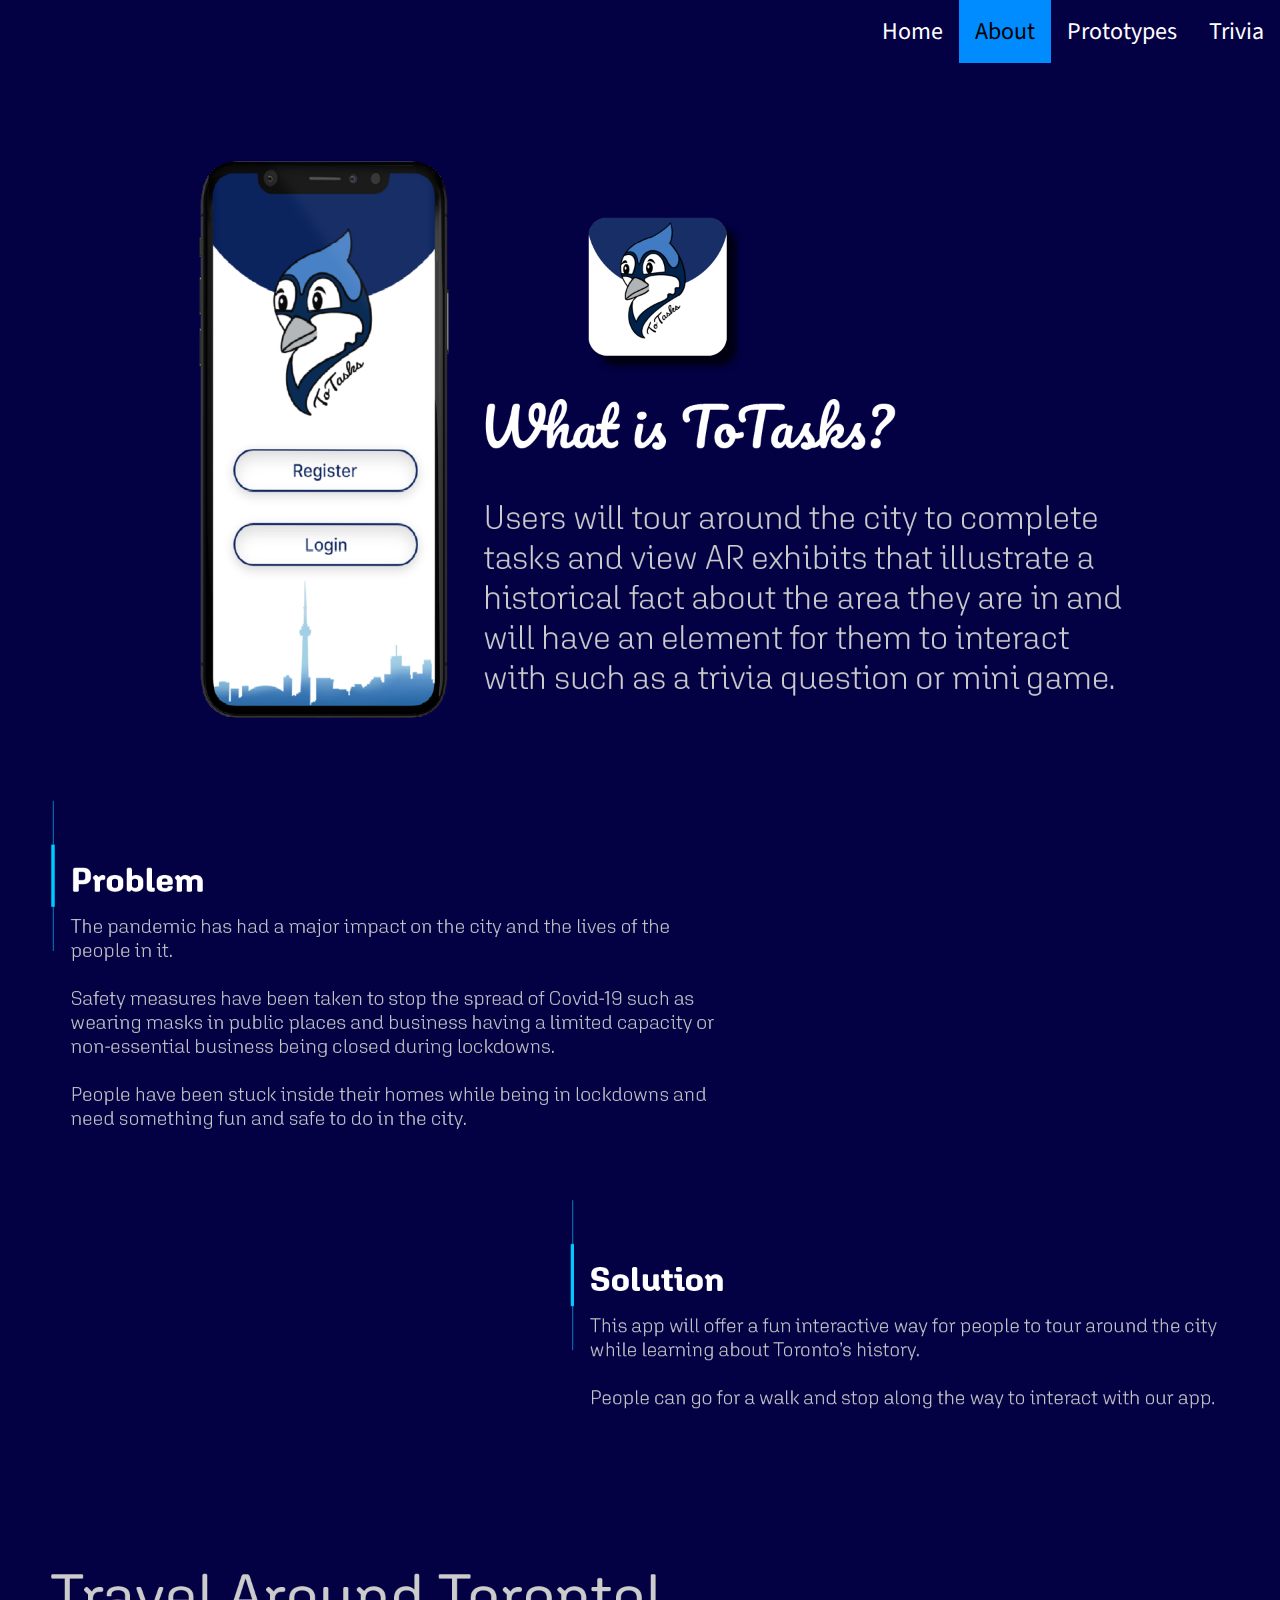
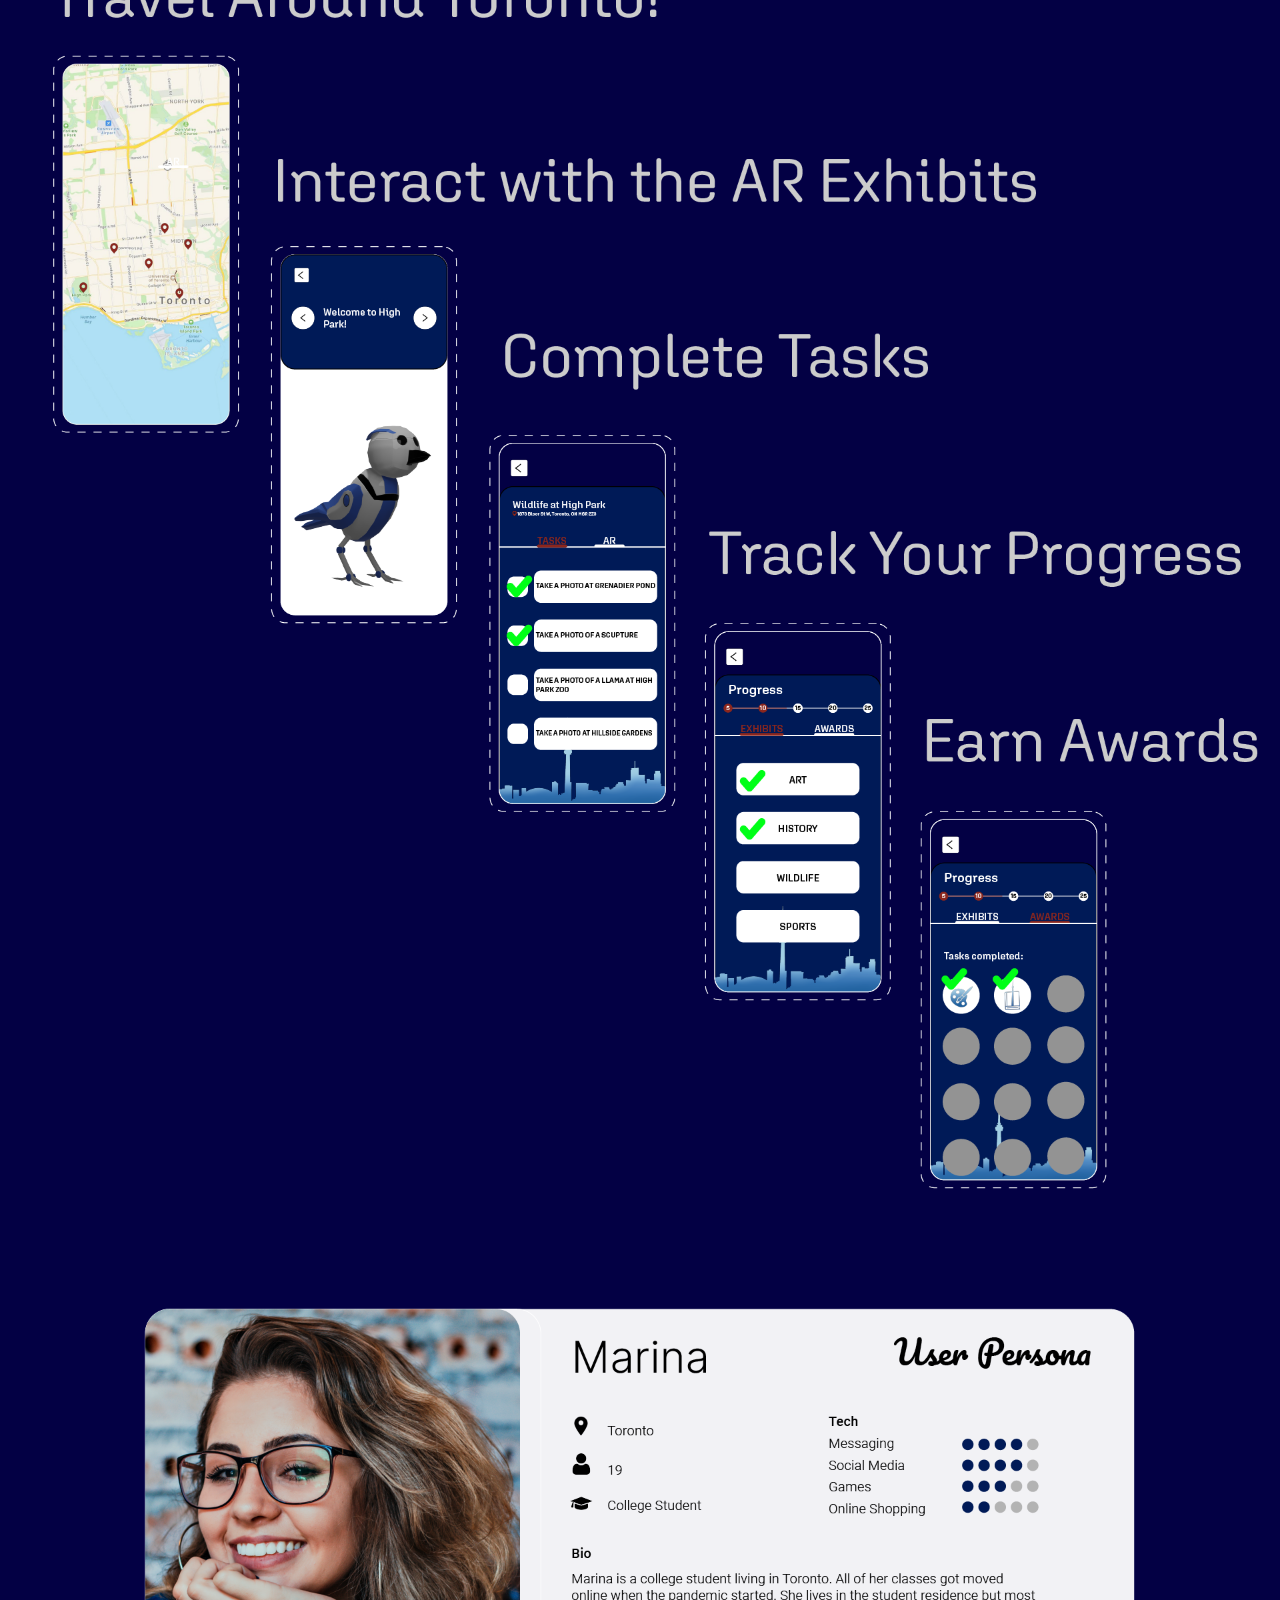
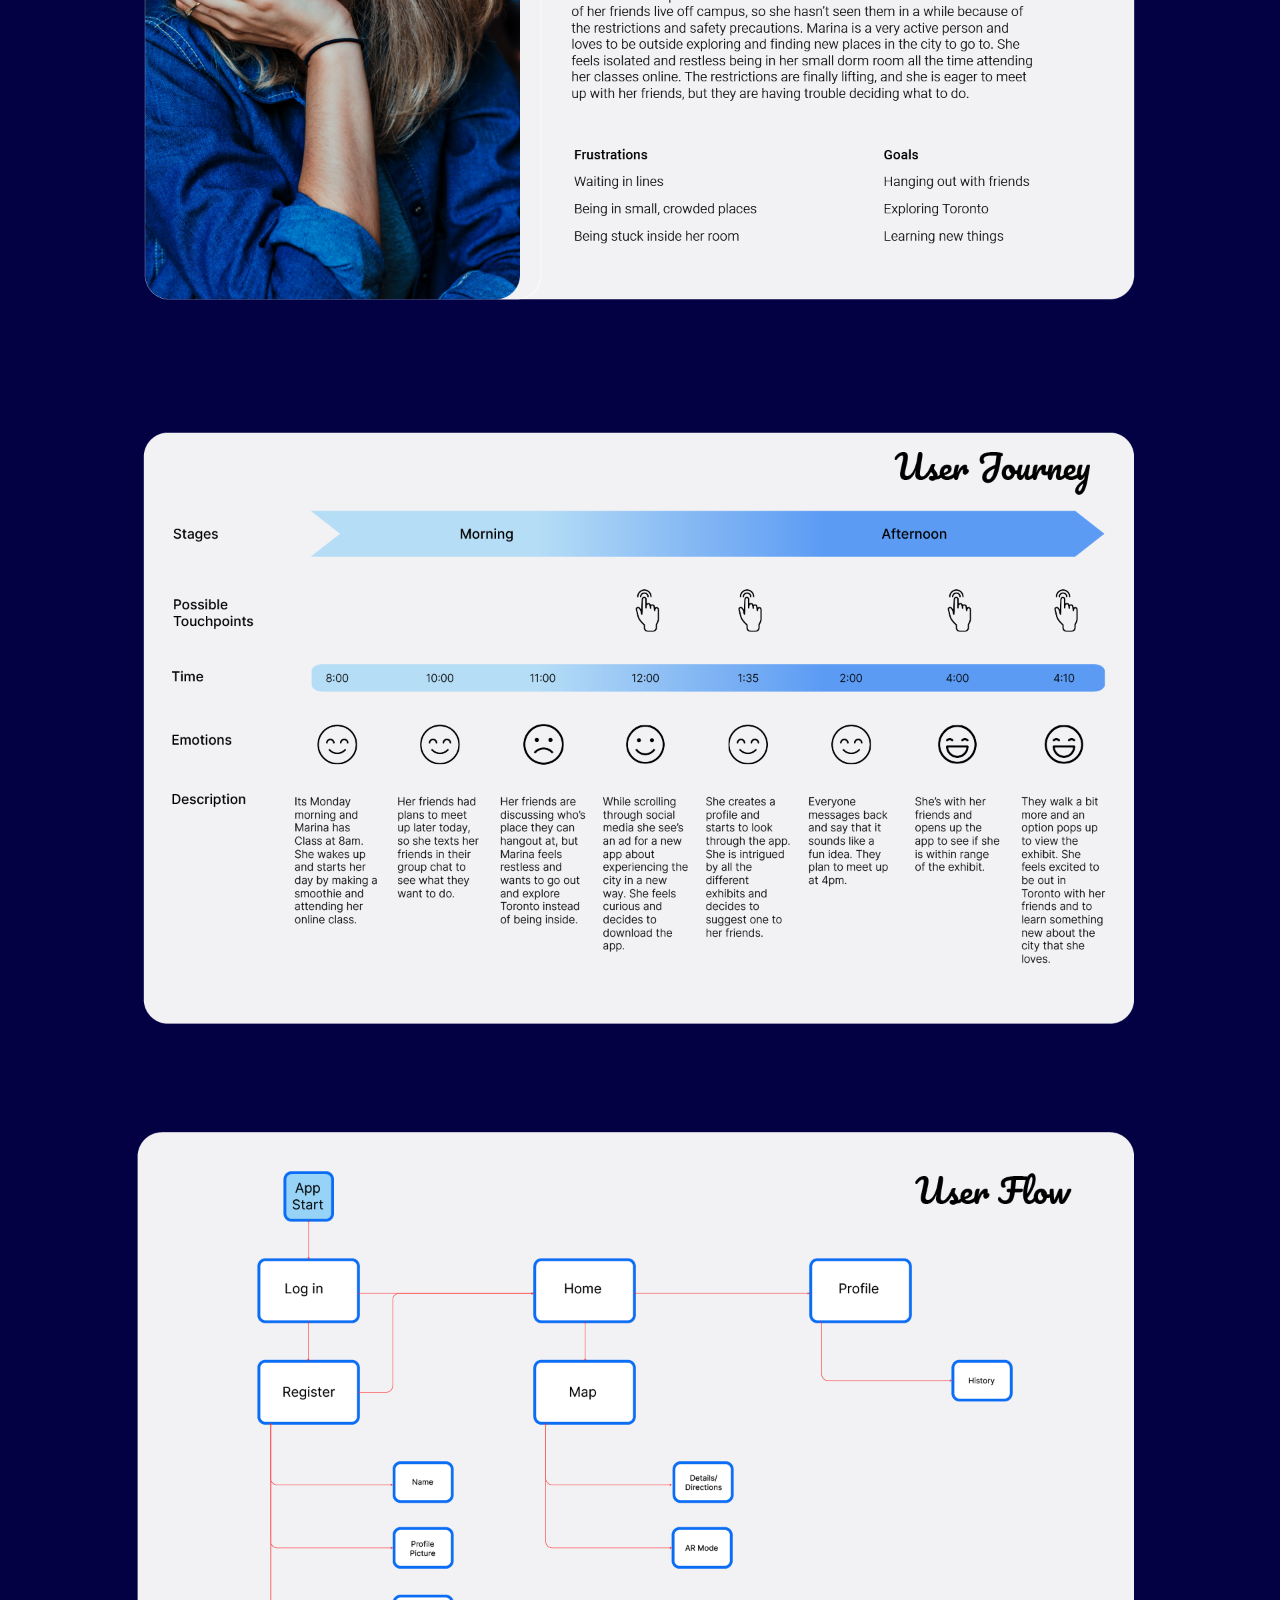
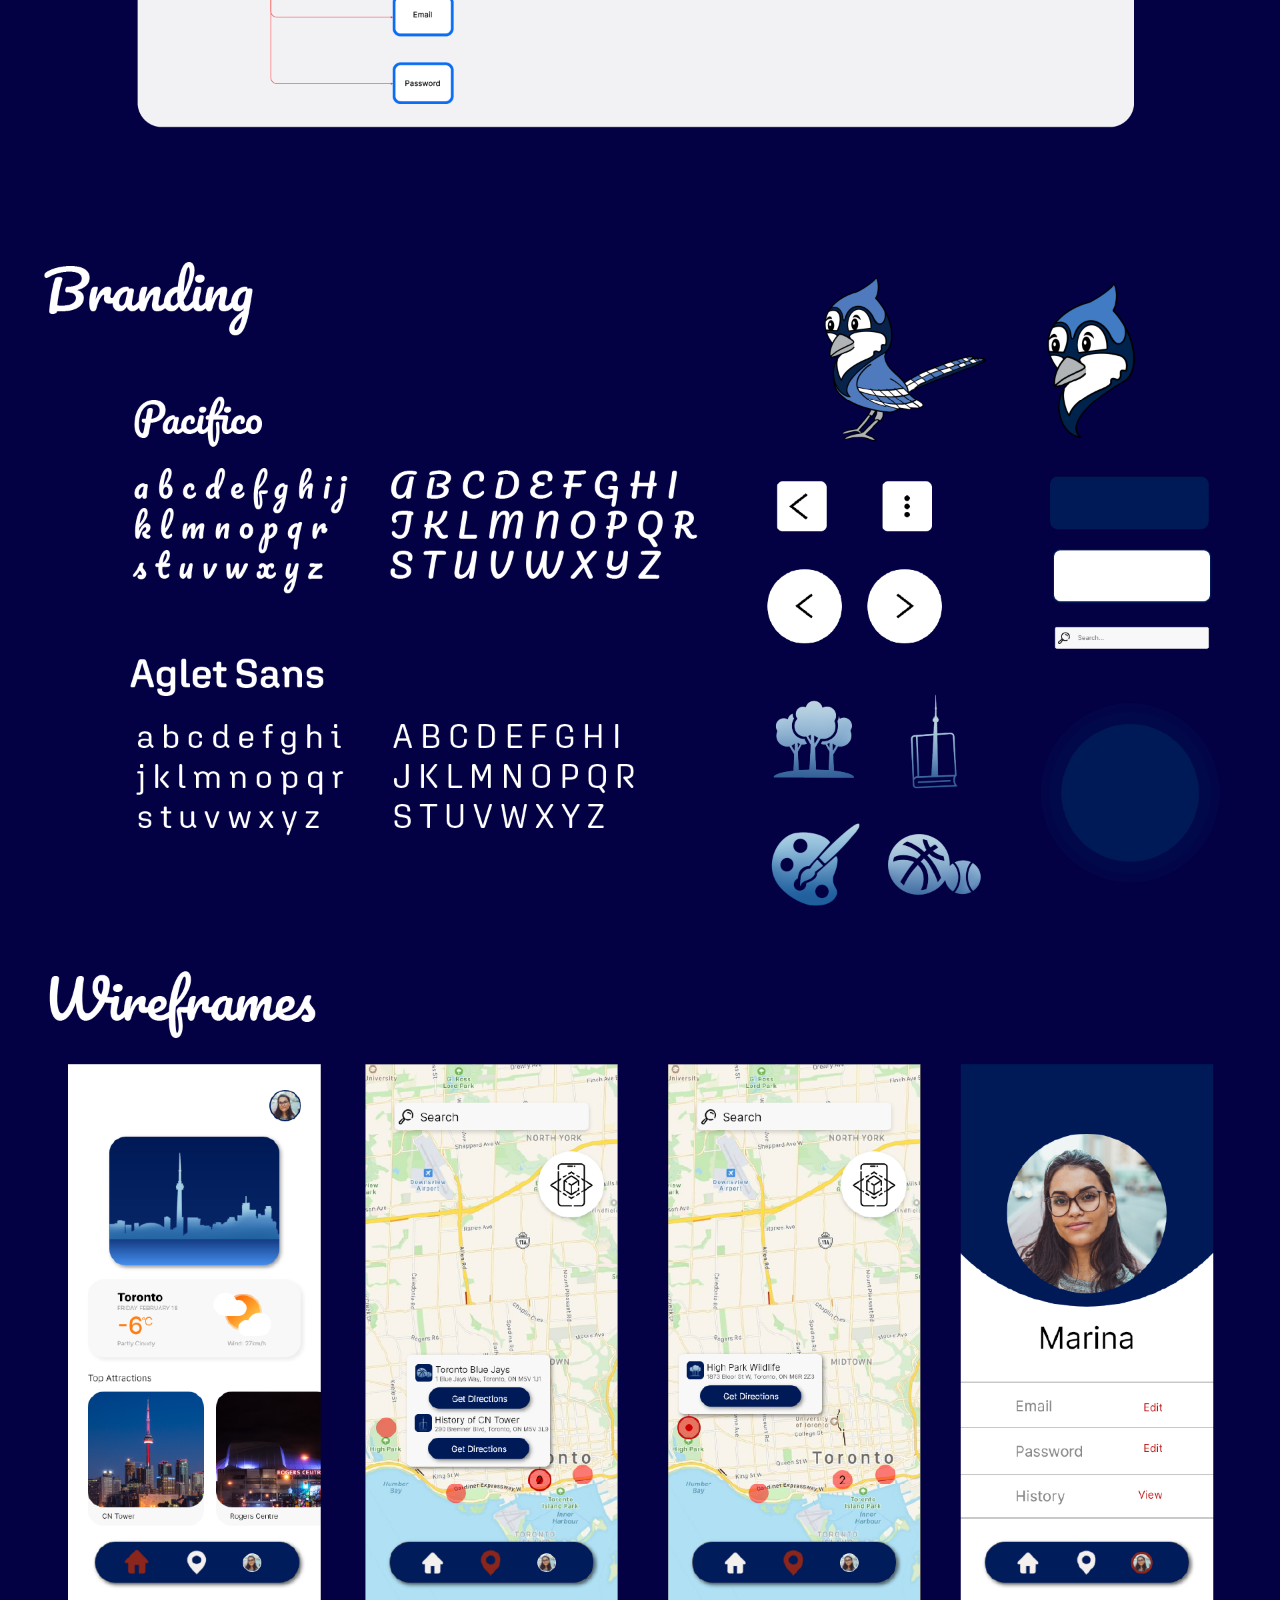
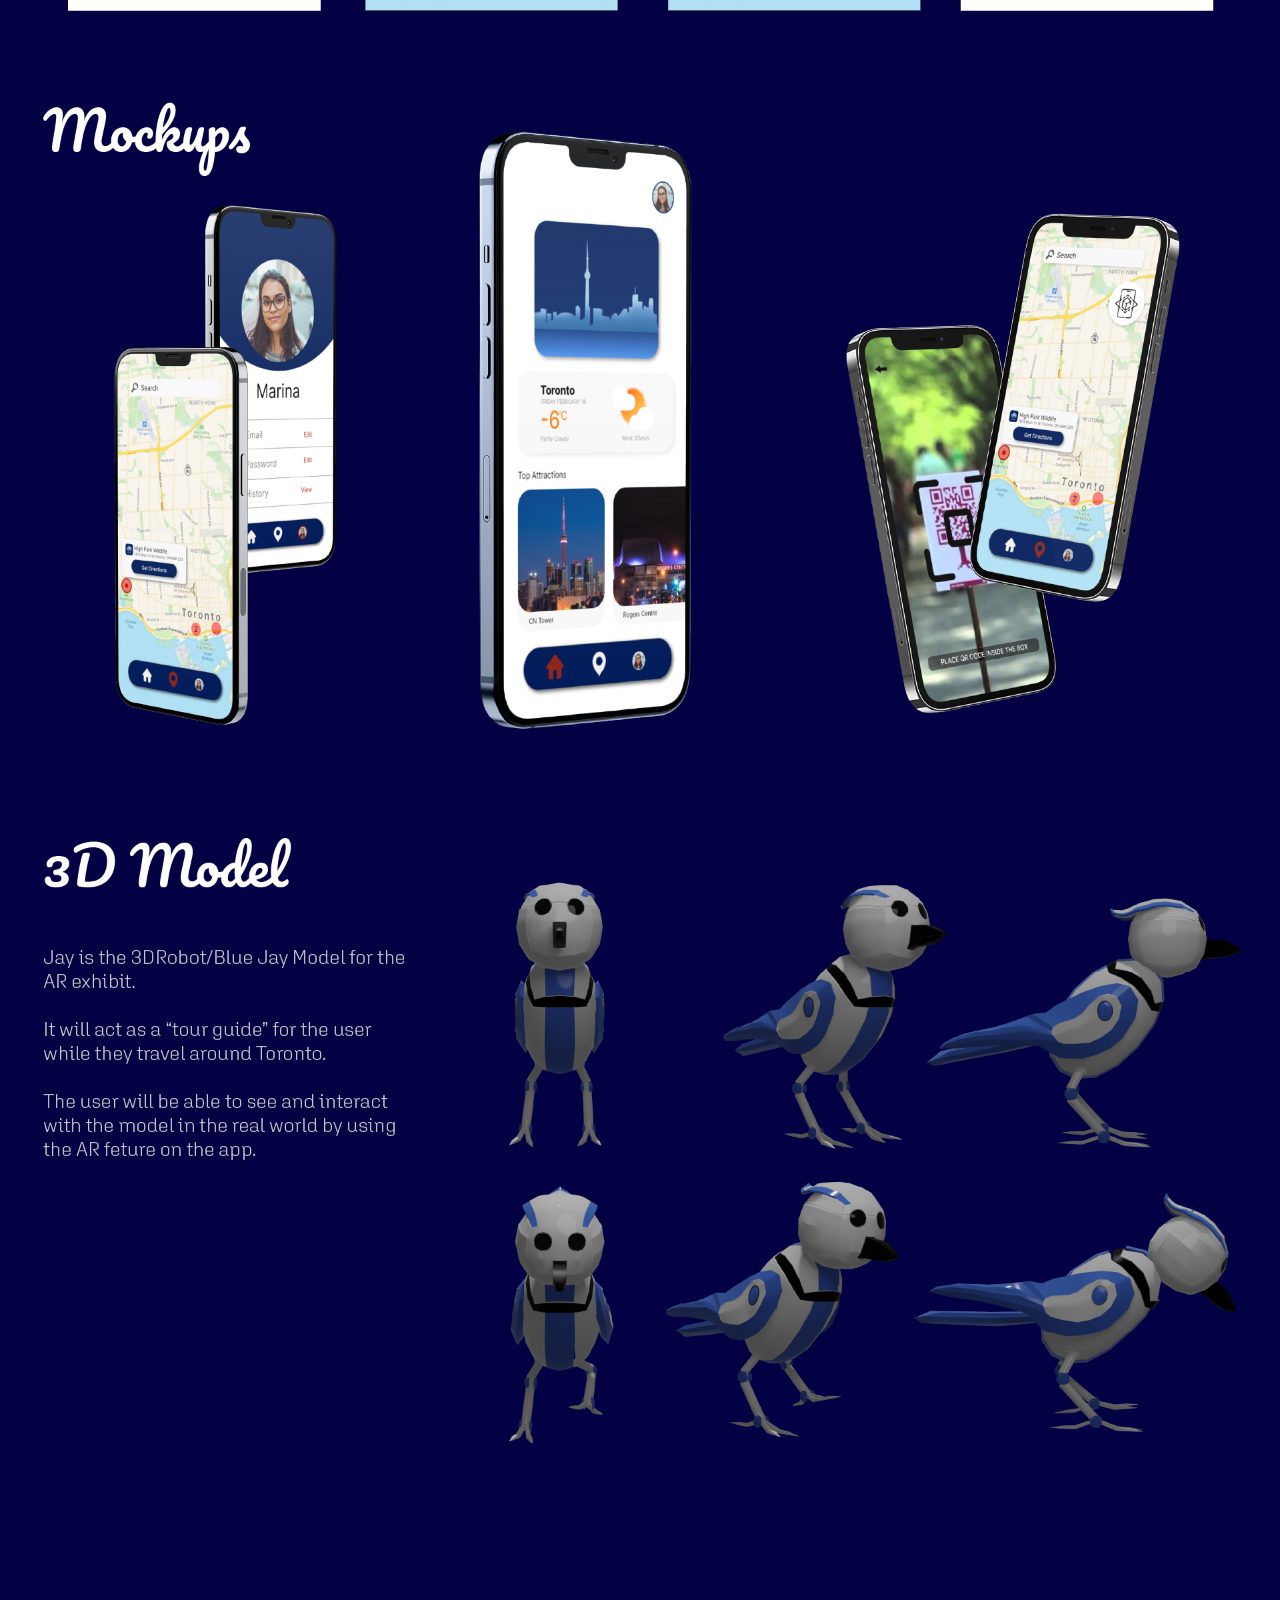
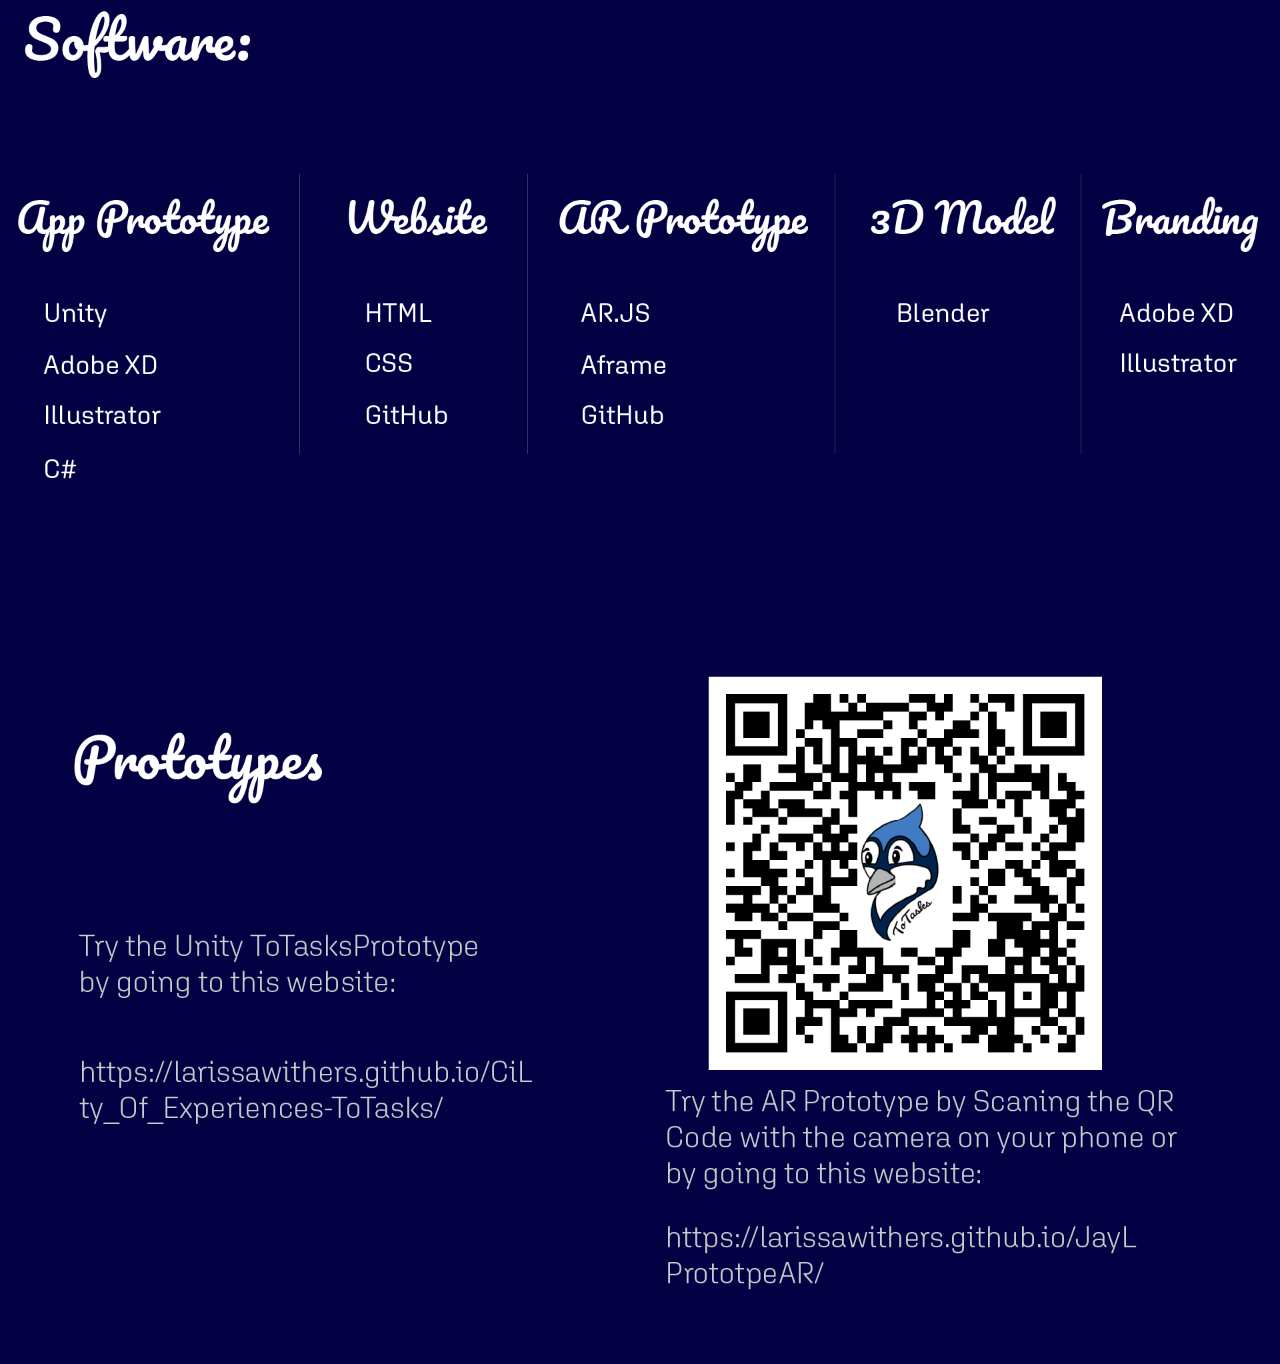
==== commit f17d4a73: "order" ====
--- a/about.html
+++ b/about.html
@@ -12,10 +12,10 @@
 <body class="">
     <section class="navBar">
     <ul class="topnav">
-        <li><a href="index.html">Home</a></li>
+        <li><a href="trivia.html">Trivia</a></li>
         <li><a href="prototype.html">Prototypes</a></li>
         <li><a class="active" href="about.html">About</a></li>
-        <li><a href="trivia.html">Trivia</a></li>
+        <li><a href="index.html">Home</a></li>
       </ul>
     </section>
 
